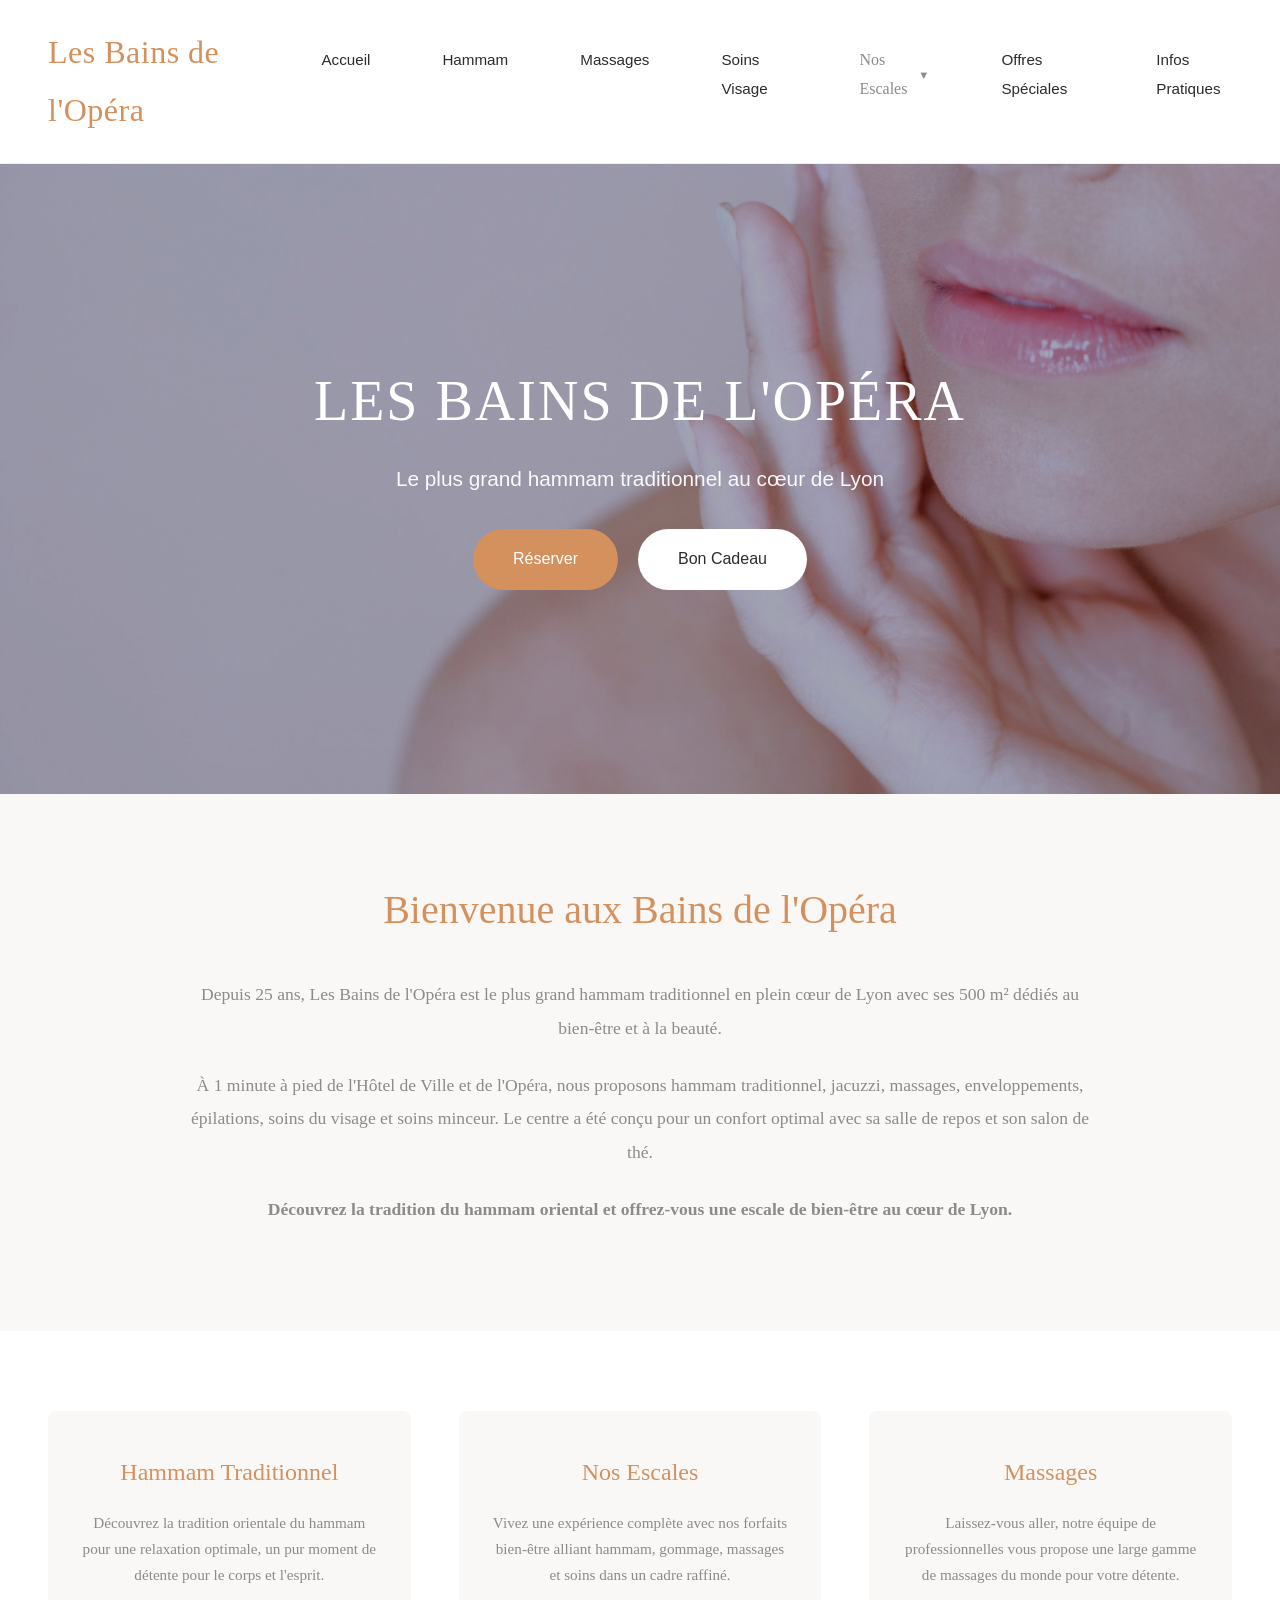
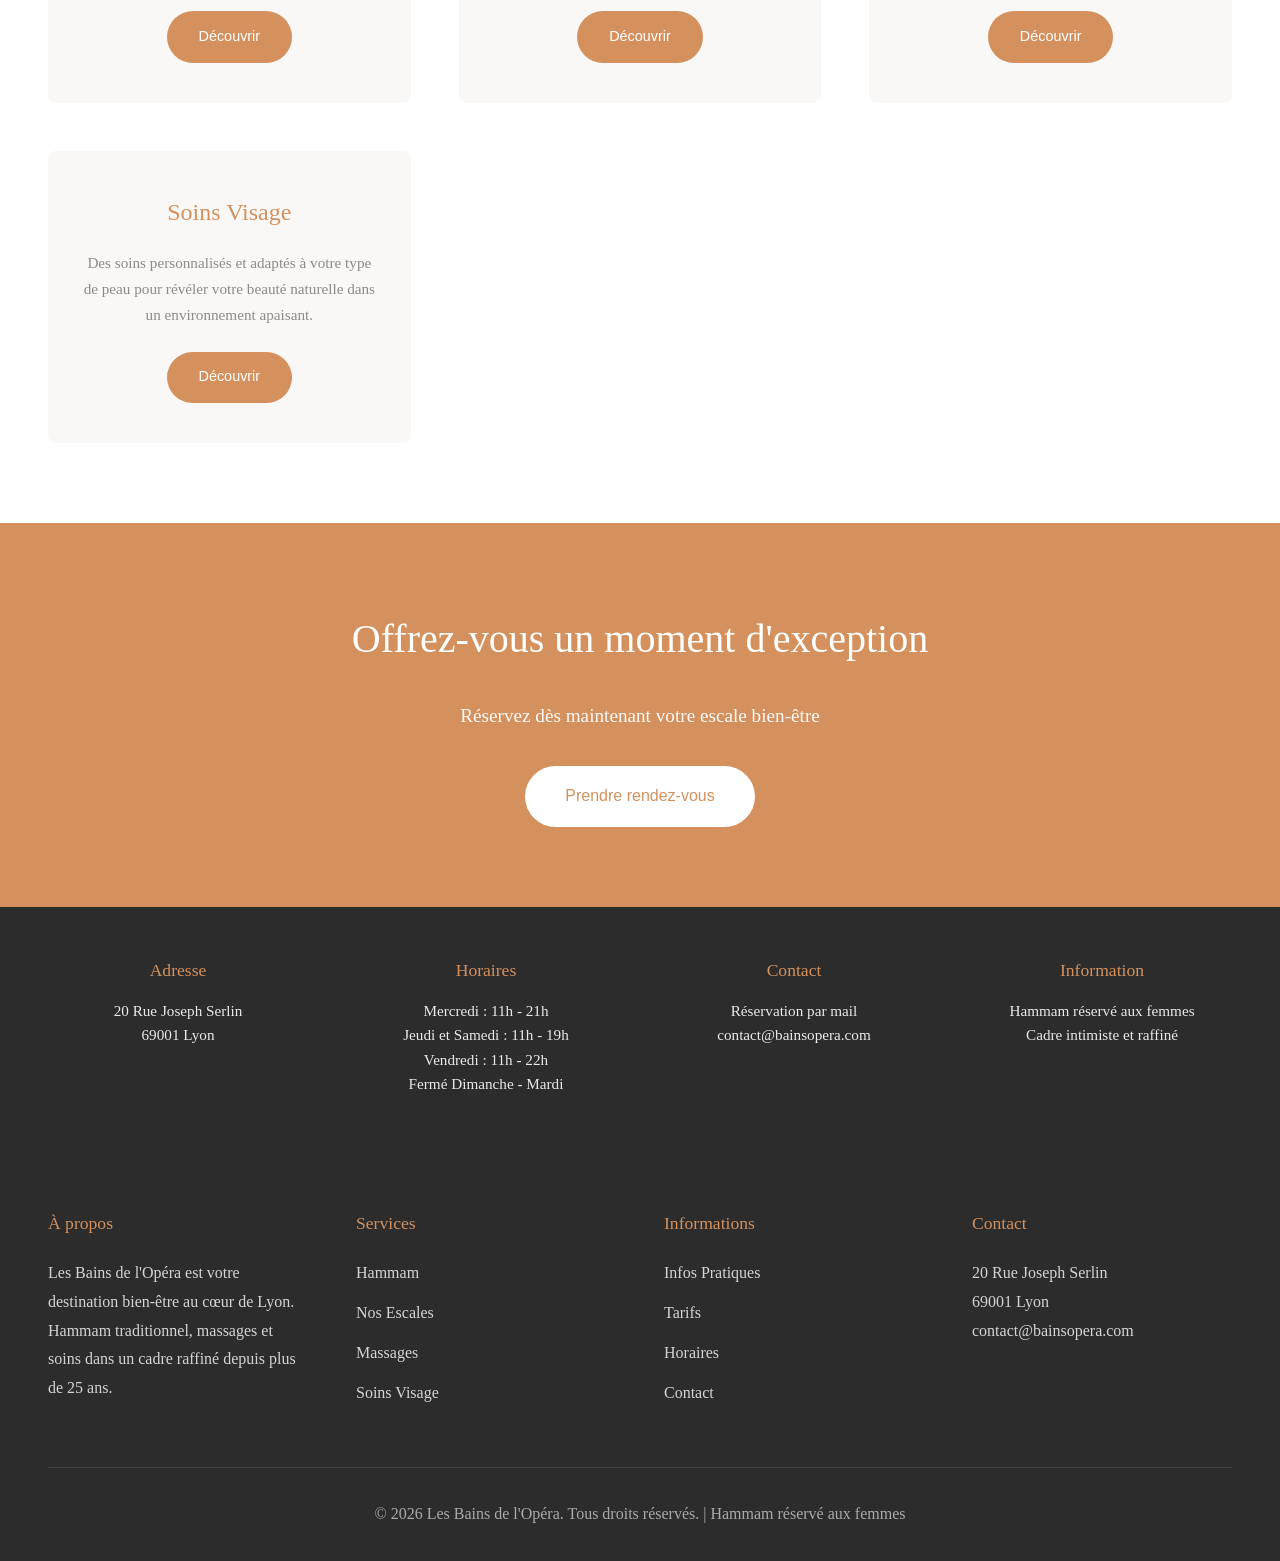
==== index.html @ e51246ec "Initial commit: Application Les Bains de l'Opéra - Frontend: Pages HTML/CSS pour réservations et inf" ====
<!DOCTYPE html>
<html lang="fr">
<head>
    <meta charset="UTF-8">
    <meta name="viewport" content="width=device-width, initial-scale=1.0">
    <title>Les Bains de l'Opéra | Hammam & Spa à Lyon</title>
    <meta name="description" content="Le plus grand hammam traditionnel au cœur de Lyon. Découvrez nos soins, massages et escales bien-être dans un cadre raffiné.">
    <link rel="stylesheet" href="styles.css">
    <style>
        /* Hero Section */
        .hero {
            position: relative;
            height: 70vh;
            min-height: 500px;
            background: linear-gradient(rgba(0, 0, 0, 0.3), rgba(0, 0, 0, 0.3)),
                        url('images/hero.jpg') center/cover no-repeat;
            display: flex;
            align-items: center;
            justify-content: center;
            text-align: center;
            color: var(--white);
        }

        .hero-content {
            max-width: 800px;
            padding: 2rem;
        }

        .hero h1 {
            font-size: 3.5rem;
            font-weight: 300;
            margin-bottom: 1.5rem;
            line-height: 1.2;
            letter-spacing: 2px;
        }

        .hero p {
            font-size: 1.3rem;
            margin-bottom: 2rem;
            font-weight: 300;
            opacity: 0.95;
        }

        .hero .btn {
            margin: 0 0.5rem;
        }

        /* Introduction Section */
        .intro-section {
            background: var(--beige);
            padding: 5rem 3rem;
        }

        .intro-content {
            max-width: 900px;
            margin: 0 auto;
            text-align: center;
        }

        .intro-content h2 {
            font-size: 2.5rem;
            color: var(--primary);
            margin-bottom: 2rem;
            font-weight: 300;
        }

        .intro-content p {
            font-size: 1.1rem;
            line-height: 1.9;
            color: var(--grey);
            margin-bottom: 1.5rem;
        }

        /* Services Grid */
        .services-section {
            padding: 5rem 3rem;
            background: var(--white);
        }

        .services-grid {
            max-width: 1200px;
            margin: 0 auto;
            display: grid;
            grid-template-columns: repeat(auto-fit, minmax(280px, 1fr));
            gap: 3rem;
        }

        .service-card {
            text-align: center;
            padding: 2.5rem 2rem;
            background: var(--beige);
            border-radius: 8px;
            transition: transform 0.3s ease, box-shadow 0.3s ease;
        }

        .service-card:hover {
            transform: translateY(-5px);
            box-shadow: 0 8px 20px rgba(0,0,0,0.1);
        }

        .service-card h3 {
            font-size: 1.5rem;
            color: var(--primary);
            margin-bottom: 1rem;
            font-weight: 400;
        }

        .service-card p {
            font-size: 0.95rem;
            line-height: 1.7;
            color: var(--grey);
            margin-bottom: 1.5rem;
        }

        .service-card .btn {
            font-size: 0.9rem;
            padding: 0.8rem 2rem;
        }

        /* CTA Section */
        .cta-section {
            background: var(--primary);
            color: var(--white);
            padding: 5rem 3rem;
            text-align: center;
        }

        .cta-section h2 {
            font-size: 2.5rem;
            margin-bottom: 1.5rem;
            font-weight: 300;
        }

        .cta-section p {
            font-size: 1.2rem;
            margin-bottom: 2rem;
            opacity: 0.95;
        }

        .cta-section .btn-secondary {
            background: var(--white);
            color: var(--primary);
        }

        .cta-section .btn-secondary:hover {
            background: var(--beige);
        }

        /* Info Bar */
        .info-bar {
            background: var(--dark);
            color: var(--white);
            padding: 3rem;
            text-align: center;
        }

        .info-bar-content {
            max-width: 1200px;
            margin: 0 auto;
            display: grid;
            grid-template-columns: repeat(auto-fit, minmax(250px, 1fr));
            gap: 3rem;
        }

        .info-item h4 {
            color: var(--primary);
            font-size: 1.1rem;
            margin-bottom: 0.8rem;
            font-weight: 500;
        }

        .info-item p {
            font-size: 0.95rem;
            opacity: 0.9;
            line-height: 1.6;
        }

        /* Responsive */
        @media (max-width: 768px) {
            .hero h1 {
                font-size: 2.2rem;
            }

            .hero p {
                font-size: 1rem;
            }

            .intro-content h2 {
                font-size: 1.8rem;
            }

            .services-grid {
                grid-template-columns: 1fr;
            }
        }
    </style>
</head>
<body>
    <header>
        <nav>
            <a href="index.html" class="logo">Les Bains de l'Opéra</a>
            <ul class="nav-links">
                <li><a href="index.html">Accueil</a></li>
                <li><a href="hammam.html">Hammam</a></li>
                <li><a href="massages.html">Massages</a></li>
                <li><a href="soins.html">Soins Visage</a></li>
                <li class="dropdown">
                    <span class="dropdown-toggle">Nos Escales</span>
                    <div class="dropdown-menu">
                        <a href="nos-escales.html">Nos Escales</a>
                        <a href="escales-spa.html">Nos Escales avec SPA</a>
                        <a href="escales-enveloppement.html">Nos Escales avec Enveloppement</a>
                    </div>
                </li>
                <li><a href="tarifs.html">Offres Spéciales</a></li>
                <li><a href="infos.html">Infos Pratiques</a></li>
            </ul>
        </nav>
    </header>

    <section class="hero">
        <div class="hero-content">
            <h1>LES BAINS DE L'OPÉRA</h1>
            <p>Le plus grand hammam traditionnel au cœur de Lyon</p>
            <a href="reservation.html" class="btn">Réserver</a>
            <a href="infos.html" class="btn btn-secondary">Bon Cadeau</a>
        </div>
    </section>

    <section class="intro-section">
        <div class="intro-content">
            <h2>Bienvenue aux Bains de l'Opéra</h2>
            <p>Depuis 25 ans, Les Bains de l'Opéra est le plus grand hammam traditionnel en plein cœur de Lyon avec ses 500 m² dédiés au bien-être et à la beauté.</p>
            <p>À 1 minute à pied de l'Hôtel de Ville et de l'Opéra, nous proposons hammam traditionnel, jacuzzi, massages, enveloppements, épilations, soins du visage et soins minceur. Le centre a été conçu pour un confort optimal avec sa salle de repos et son salon de thé.</p>
            <p><strong>Découvrez la tradition du hammam oriental et offrez-vous une escale de bien-être au cœur de Lyon.</strong></p>
        </div>
    </section>

    <section class="services-section">
        <div class="services-grid">
            <div class="service-card">
                <h3>Hammam Traditionnel</h3>
                <p>Découvrez la tradition orientale du hammam pour une relaxation optimale, un pur moment de détente pour le corps et l'esprit.</p>
                <a href="hammam.html" class="btn">Découvrir</a>
            </div>

            <div class="service-card">
                <h3>Nos Escales</h3>
                <p>Vivez une expérience complète avec nos forfaits bien-être alliant hammam, gommage, massages et soins dans un cadre raffiné.</p>
                <a href="nos-escales.html" class="btn">Découvrir</a>
            </div>

            <div class="service-card">
                <h3>Massages</h3>
                <p>Laissez-vous aller, notre équipe de professionnelles vous propose une large gamme de massages du monde pour votre détente.</p>
                <a href="massages.html" class="btn">Découvrir</a>
            </div>

            <div class="service-card">
                <h3>Soins Visage</h3>
                <p>Des soins personnalisés et adaptés à votre type de peau pour révéler votre beauté naturelle dans un environnement apaisant.</p>
                <a href="soins.html" class="btn">Découvrir</a>
            </div>
        </div>
    </section>

    <section class="cta-section">
        <h2>Offrez-vous un moment d'exception</h2>
        <p>Réservez dès maintenant votre escale bien-être</p>
        <a href="reservation.html" class="btn btn-secondary">Prendre rendez-vous</a>
    </section>

    <section class="info-bar">
        <div class="info-bar-content">
            <div class="info-item">
                <h4>Adresse</h4>
                <p>20 Rue Joseph Serlin<br>69001 Lyon</p>
            </div>

            <div class="info-item">
                <h4>Horaires</h4>
                <p>Mercredi : 11h - 21h<br>
                Jeudi et Samedi : 11h - 19h<br>
                Vendredi : 11h - 22h<br>
                Fermé Dimanche - Mardi</p>
            </div>

            <div class="info-item">
                <h4>Contact</h4>
                <p>Réservation par mail<br>
                contact@bainsopera.com</p>
            </div>

            <div class="info-item">
                <h4>Information</h4>
                <p>Hammam réservé aux femmes<br>
                Cadre intimiste et raffiné</p>
            </div>
        </div>
    </section>

    <footer>
        <div class="footer-content">
            <div class="footer-section">
                <h3>À propos</h3>
                <p>Les Bains de l'Opéra est votre destination bien-être au cœur de Lyon. Hammam traditionnel, massages et soins dans un cadre raffiné depuis plus de 25 ans.</p>
            </div>

            <div class="footer-section">
                <h3>Services</h3>
                <a href="hammam.html">Hammam</a>
                <a href="nos-escales.html">Nos Escales</a>
                <a href="massages.html">Massages</a>
                <a href="soins.html">Soins Visage</a>
            </div>

            <div class="footer-section">
                <h3>Informations</h3>
                <a href="infos.html">Infos Pratiques</a>
                <a href="tarifs.html">Tarifs</a>
                <a href="infos.html">Horaires</a>
                <a href="infos.html">Contact</a>
            </div>

            <div class="footer-section">
                <h3>Contact</h3>
                <p>20 Rue Joseph Serlin<br>69001 Lyon</p>
                <p>contact@bainsopera.com</p>
            </div>
        </div>

        <div class="footer-bottom">
            <p>&copy; 2026 Les Bains de l'Opéra. Tous droits réservés. | Hammam réservé aux femmes</p>
        </div>
    </footer>
</body>
</html>
---- styles.css ----
/* Variables CSS - Palette douce et légère */
:root {
    --primary: #D4915E;
    --primary-light: #E8B896;
    --accent: #C67D4E;
    --dark: #2C2C2C;
    --grey: #8B8B8B;
    --light-grey: #F9F7F5;
    --white: #FFFFFF;
    --beige: #FAF8F6;
    --transition: all 0.3s ease;
}

/* Reset & Base */
* {
    margin: 0;
    padding: 0;
    box-sizing: border-box;
}

html {
    scroll-behavior: smooth;
}

body {
    font-family: 'Georgia', 'Times New Roman', serif;
    color: var(--dark);
    line-height: 1.8;
    font-size: 16px;
    background: var(--white);
}

img {
    max-width: 100%;
    height: auto;
    display: block;
}

a {
    text-decoration: none;
    color: inherit;
}

/* Header & Navigation - Style minimaliste */
header {
    background: var(--white);
    border-bottom: 1px solid #F0F0F0;
    position: sticky;
    top: 0;
    z-index: 1000;
}

nav {
    max-width: 1400px;
    margin: 0 auto;
    padding: 1.5rem 3rem;
    display: flex;
    justify-content: space-between;
    align-items: center;
}

.logo {
    font-size: 2rem;
    font-weight: 400;
    color: var(--primary);
    letter-spacing: 0.5px;
    font-family: 'Georgia', serif;
}

.nav-links {
    display: flex;
    list-style: none;
    gap: 3rem;
}

.nav-links > li {
    position: relative;
}

.nav-links > li::before {
    display: none;
}

.nav-links a {
    color: var(--dark);
    font-weight: 400;
    font-size: 0.95rem;
    transition: var(--transition);
    font-family: 'Helvetica Neue', Arial, sans-serif;
}

.nav-links a:hover {
    color: var(--primary);
}

/* Dropdown menu */
.dropdown {
    position: relative;
}

.dropdown-toggle {
    cursor: pointer;
    display: flex;
    align-items: center;
    gap: 0.3rem;
}

.dropdown-toggle::after {
    content: '▼';
    font-size: 0.7rem;
    transition: transform 0.3s ease;
}

.dropdown:hover .dropdown-toggle::after {
    transform: rotate(180deg);
}

.dropdown-menu {
    position: absolute;
    top: 100%;
    left: 0;
    background: var(--white);
    min-width: 280px;
    box-shadow: 0 4px 12px rgba(0,0,0,0.15);
    opacity: 0;
    visibility: hidden;
    transform: translateY(-10px);
    transition: all 0.3s ease;
    border-radius: 0 0 4px 4px;
    padding: 0.5rem 0;
    margin-top: 1.5rem;
}

.dropdown:hover .dropdown-menu {
    opacity: 1;
    visibility: visible;
    transform: translateY(0);
}

.dropdown-menu a {
    display: block;
    padding: 0.8rem 1.5rem;
    color: var(--dark);
    transition: background 0.2s ease;
    font-size: 0.9rem;
}

.dropdown-menu a:hover {
    background: var(--beige);
    color: var(--primary);
}

/* Hero Section - Plus léger */
.hero {
    position: relative;
    height: 75vh;
    min-height: 600px;
    background: linear-gradient(rgba(0, 0, 0, 0.2), rgba(0, 0, 0, 0.2)),
                url('images/hero.jpg') center/cover no-repeat;
    display: flex;
    align-items: center;
    justify-content: center;
    text-align: center;
    color: var(--white);
}

.hero-content {
    max-width: 900px;
    padding: 2rem;
}

.hero h1 {
    font-size: 4rem;
    font-weight: 400;
    margin-bottom: 1.5rem;
    line-height: 1.2;
    font-family: 'Georgia', serif;
    letter-spacing: 1px;
}

.hero p {
    font-size: 1.2rem;
    margin-bottom: 2.5rem;
    font-weight: 300;
    opacity: 0.95;
    font-family: 'Helvetica Neue', Arial, sans-serif;
}

/* Buttons - Style doux et arrondi */
.btn {
    display: inline-block;
    padding: 1rem 2.5rem;
    background: var(--primary);
    color: var(--white);
    font-weight: 400;
    border-radius: 50px;
    transition: var(--transition);
    border: none;
    cursor: pointer;
    font-size: 1rem;
    font-family: 'Helvetica Neue', Arial, sans-serif;
}

.btn:hover {
    background: var(--accent);
    transform: translateY(-1px);
}

.btn-secondary {
    background: var(--white);
    color: var(--dark);
}

.btn-secondary:hover {
    background: var(--beige);
}

/* Container - Plus d'espace */
.container {
    max-width: 1200px;
    margin: 0 auto;
    padding: 5rem 3rem;
}

/* Section Titles - Typographie élégante */
.section-title {
    text-align: center;
    margin-bottom: 4rem;
}

.section-title h2 {
    font-size: 2.8rem;
    color: var(--primary);
    margin-bottom: 1rem;
    font-weight: 400;
    font-family: 'Georgia', serif;
    letter-spacing: 0.5px;
}

.section-title p {
    font-size: 1.1rem;
    color: var(--grey);
    max-width: 700px;
    margin: 0 auto;
    font-weight: 300;
}

/* Grid Layouts */
.grid {
    display: grid;
    grid-template-columns: repeat(auto-fit, minmax(320px, 1fr));
    gap: 2.5rem;
}

.grid-2 {
    grid-template-columns: repeat(auto-fit, minmax(450px, 1fr));
    gap: 3rem;
}

/* Cards - Design minimaliste sans ombres lourdes */
.card {
    background: var(--white);
    border-radius: 8px;
    overflow: hidden;
    transition: var(--transition);
    border: 1px solid #F0F0F0;
}

.card:hover {
    transform: translateY(-5px);
    border-color: var(--primary-light);
}

.card-img {
    width: 100%;
    height: 280px;
    object-fit: cover;
}

.card-content {
    padding: 2.5rem;
}

.card-content h3 {
    color: var(--primary);
    font-size: 1.6rem;
    margin-bottom: 1rem;
    font-weight: 400;
    font-family: 'Georgia', serif;
}

.card-content p {
    color: var(--grey);
    line-height: 1.8;
    font-weight: 300;
}

/* Service Card - Simple et aéré */
.service-card {
    padding: 2rem 0;
}

.service-card h3 {
    color: var(--dark);
    font-size: 1.3rem;
    margin-bottom: 0.8rem;
    font-weight: 500;
}

.service-card p {
    color: var(--grey);
    font-weight: 300;
}

/* Price List - Style épuré */
.price-list {
    background: var(--beige);
    border-radius: 8px;
    padding: 2.5rem;
}

.price-item {
    display: flex;
    justify-content: space-between;
    align-items: center;
    padding: 1.8rem 0;
    border-bottom: 1px solid rgba(0,0,0,0.05);
}

.price-item:last-child {
    border-bottom: none;
}

.price-item h4 {
    color: var(--dark);
    font-size: 1.2rem;
    margin-bottom: 0.4rem;
    font-weight: 500;
}

.price-item p {
    color: var(--grey);
    font-size: 0.95rem;
    font-weight: 300;
}

.price {
    font-size: 1.5rem;
    font-weight: 500;
    color: var(--primary);
    white-space: nowrap;
    margin-left: 2rem;
}

/* Features Section - Fond très léger */
.features {
    background: var(--beige);
    padding: 5rem 0;
}

.feature-box {
    text-align: center;
    padding: 2rem;
}

.feature-icon {
    width: 70px;
    height: 70px;
    background: transparent;
    color: var(--primary);
    border: 2px solid var(--primary);
    border-radius: 50%;
    display: flex;
    align-items: center;
    justify-content: center;
    font-size: 1.8rem;
    margin: 0 auto 1.5rem;
}

.feature-box h3 {
    color: var(--dark);
    margin-bottom: 0.8rem;
    font-weight: 500;
    font-size: 1.2rem;
}

.feature-box p {
    color: var(--grey);
    font-weight: 300;
}

/* Info Section - Style doux */
.info-section {
    background: var(--primary);
    color: var(--white);
    padding: 4rem 0;
}

.info-grid {
    display: grid;
    grid-template-columns: repeat(auto-fit, minmax(250px, 1fr));
    gap: 3rem;
}

.info-box {
    text-align: center;
}

.info-box h3 {
    color: var(--white);
    margin-bottom: 0.8rem;
    font-weight: 500;
    font-size: 1.2rem;
}

.info-box p {
    font-weight: 300;
}

/* Page Header - Plus léger */
.page-header {
    background: var(--beige);
    color: var(--dark);
    padding: 5rem 3rem;
    text-align: center;
}

.page-header h1 {
    font-size: 3.5rem;
    margin-bottom: 1rem;
    font-weight: 400;
    color: var(--primary);
    font-family: 'Georgia', serif;
}

.page-header p {
    font-size: 1.2rem;
    color: var(--grey);
    font-weight: 300;
}

/* Content Sections */
.content-section {
    margin-bottom: 4rem;
}

.content-section h2 {
    color: var(--primary);
    font-size: 2.2rem;
    margin-bottom: 1.5rem;
    font-weight: 400;
    font-family: 'Georgia', serif;
}

.content-section h3 {
    color: var(--dark);
    font-size: 1.5rem;
    margin-bottom: 1rem;
    font-weight: 500;
}

.content-section p {
    color: var(--grey);
    line-height: 1.9;
    margin-bottom: 1rem;
    font-weight: 300;
}

/* Footer - Minimaliste */
footer {
    background: var(--dark);
    color: var(--white);
    padding: 4rem 3rem 2rem;
}

.footer-content {
    max-width: 1200px;
    margin: 0 auto;
    display: grid;
    grid-template-columns: repeat(auto-fit, minmax(250px, 1fr));
    gap: 3rem;
    margin-bottom: 3rem;
}

.footer-section h3 {
    color: var(--primary);
    margin-bottom: 1.2rem;
    font-weight: 500;
    font-size: 1.1rem;
}

.footer-section p {
    font-weight: 300;
    opacity: 0.8;
}

.footer-section a {
    display: block;
    color: rgba(255,255,255,0.8);
    margin-bottom: 0.7rem;
    transition: var(--transition);
    font-weight: 300;
}

.footer-section a:hover {
    color: var(--primary);
}

.footer-bottom {
    text-align: center;
    padding-top: 2rem;
    border-top: 1px solid rgba(255,255,255,0.1);
    color: rgba(255,255,255,0.6);
    font-weight: 300;
}

/* Responsive */
@media (max-width: 768px) {
    .hero h1 {
        font-size: 2.5rem;
    }

    .hero p {
        font-size: 1rem;
    }

    nav {
        flex-direction: column;
        gap: 1.5rem;
        padding: 1.5rem 2rem;
    }

    .nav-links {
        gap: 1.5rem;
        flex-wrap: wrap;
        justify-content: center;
    }

    .container {
        padding: 3rem 2rem;
    }

    .grid, .grid-2 {
        grid-template-columns: 1fr;
    }

    .section-title h2 {
        font-size: 2rem;
    }

    .page-header h1 {
        font-size: 2.2rem;
    }

    .logo {
        font-size: 1.6rem;
    }
}

/* Utilities */
.text-center {
    text-align: center;
}

.mt-1 { margin-top: 1rem; }
.mt-2 { margin-top: 2rem; }
.mt-3 { margin-top: 3rem; }
.mb-1 { margin-bottom: 1rem; }
.mb-2 { margin-bottom: 2rem; }
.mb-3 { margin-bottom: 3rem; }

/* Listes à puces pour le contenu */
ul {
    list-style: none;
    padding-left: 0;
}

li {
    position: relative;
    padding-left: 1.5rem;
    margin-bottom: 0.8rem;
    color: var(--grey);
    font-weight: 300;
}

li::before {
    content: "•";
    position: absolute;
    left: 0;
    color: var(--primary);
    font-weight: bold;
}
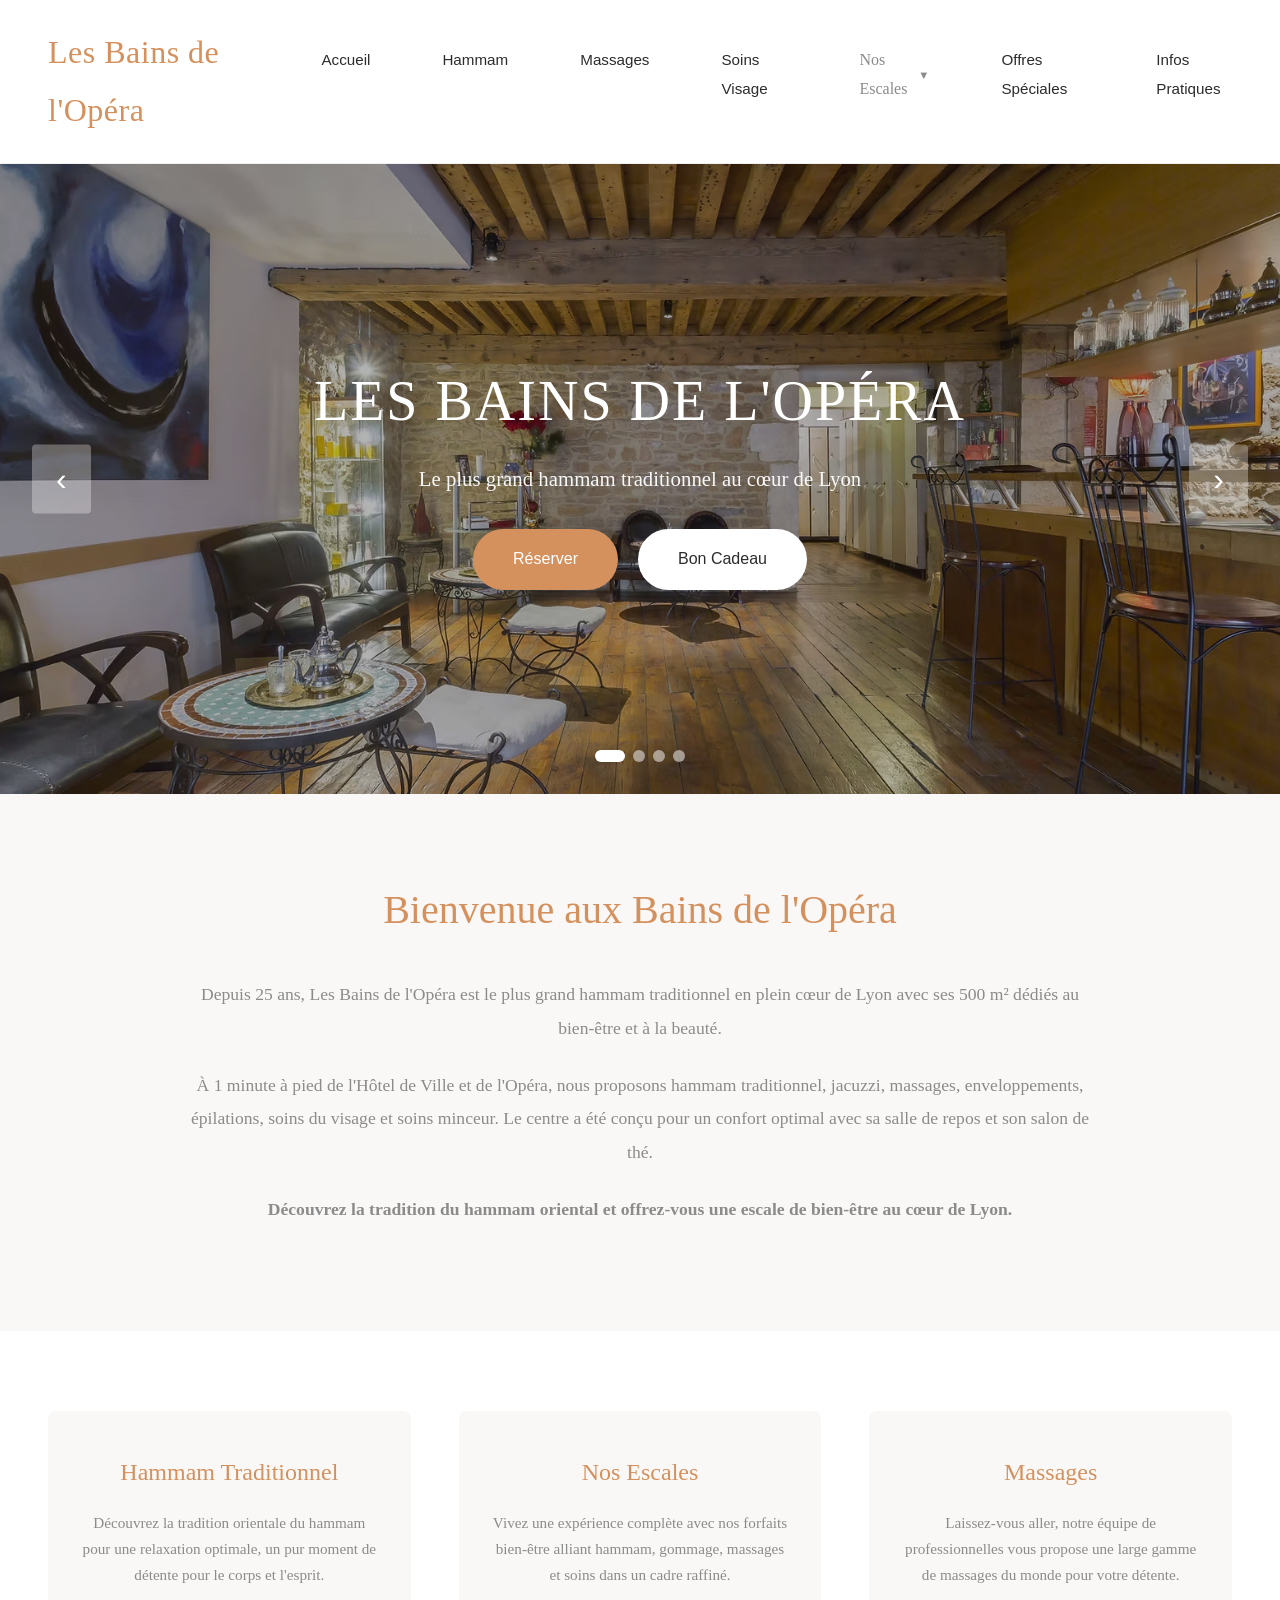
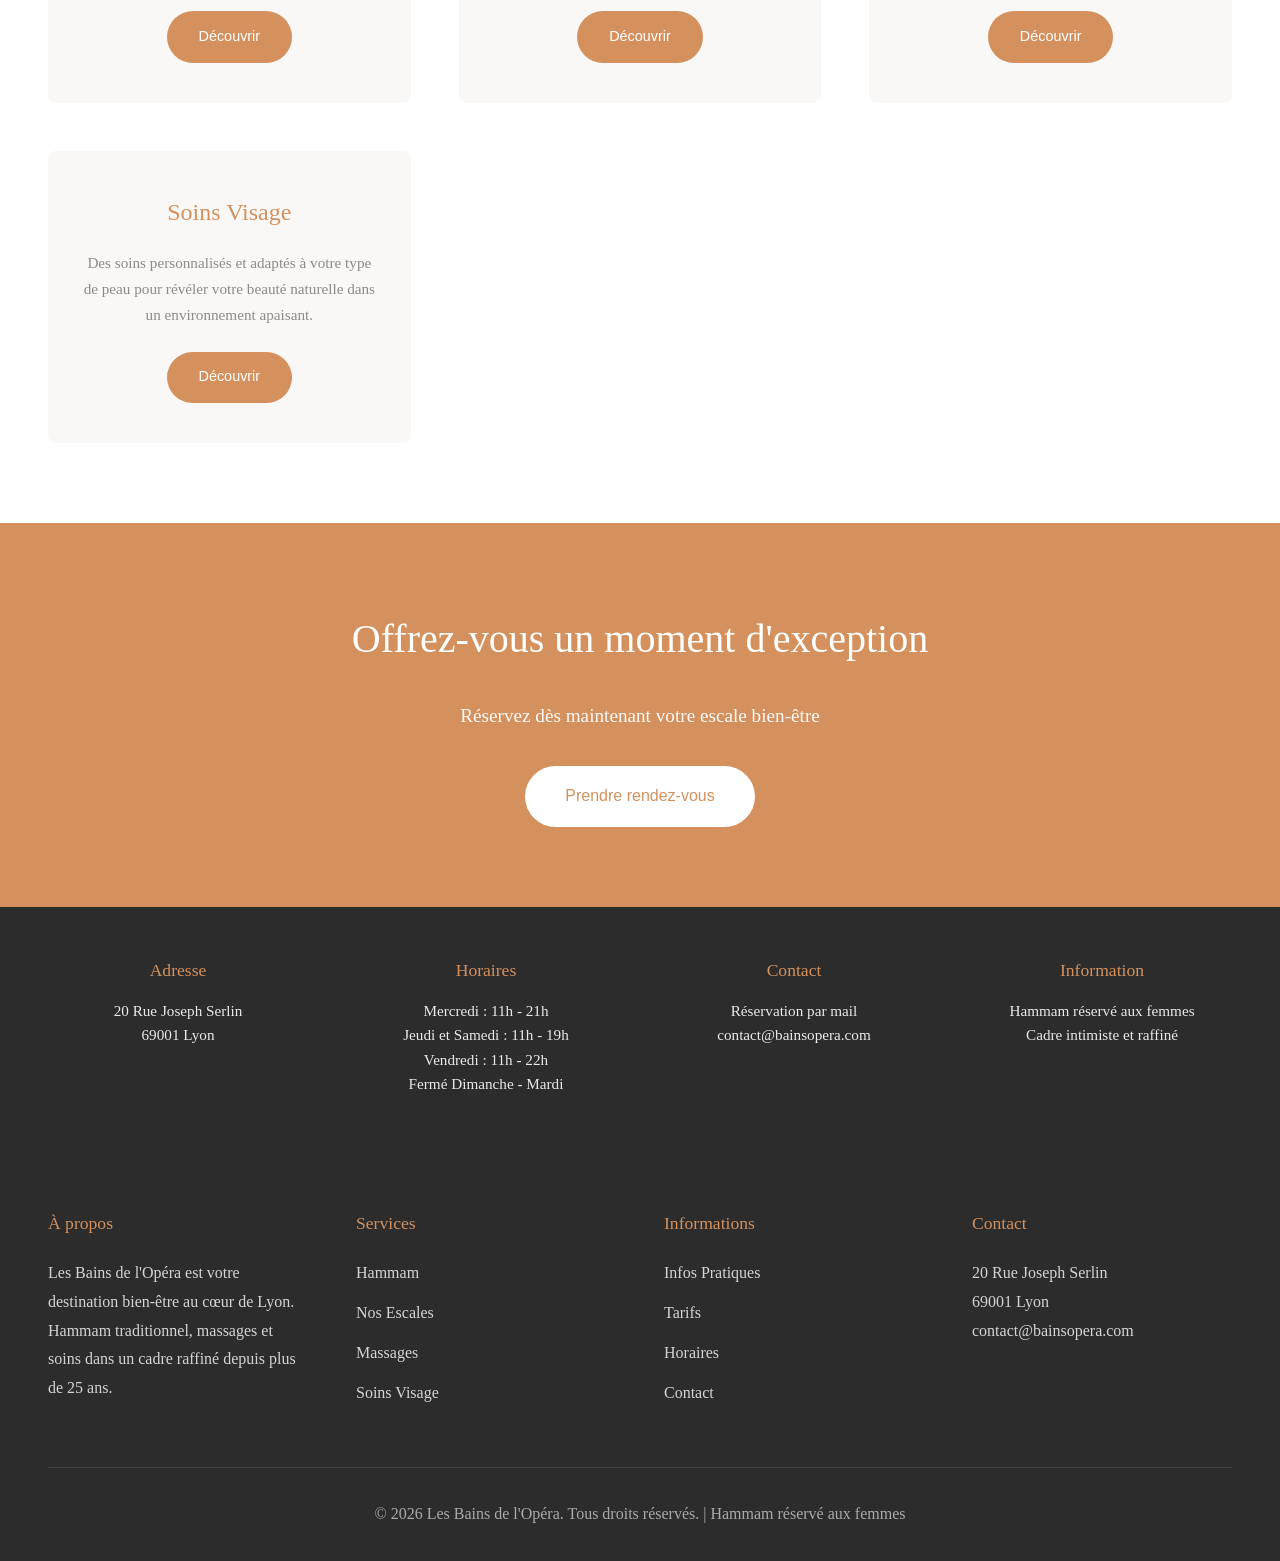
==== commit 318c3be0: "Add image carousel to homepage - Replace static hero with dynamic carousel - Use .avif images for be" ====
--- a/index.html
+++ b/index.html
@@ -7,26 +7,51 @@
     <meta name="description" content="Le plus grand hammam traditionnel au cœur de Lyon. Découvrez nos soins, massages et escales bien-être dans un cadre raffiné.">
     <link rel="stylesheet" href="styles.css">
     <style>
-        /* Hero Section */
-        .hero {
+        /* Carousel Section */
+        .carousel-container {
             position: relative;
             height: 70vh;
             min-height: 500px;
-            background: linear-gradient(rgba(0, 0, 0, 0.3), rgba(0, 0, 0, 0.3)),
-                        url('images/hero.jpg') center/cover no-repeat;
+            overflow: hidden;
+        }
+
+        .carousel-slide {
+            position: absolute;
+            width: 100%;
+            height: 100%;
+            opacity: 0;
+            transition: opacity 1s ease-in-out;
+            background-size: cover;
+            background-position: center;
             display: flex;
             align-items: center;
             justify-content: center;
+        }
+
+        .carousel-slide.active {
+            opacity: 1;
+        }
+
+        .carousel-slide::before {
+            content: '';
+            position: absolute;
+            top: 0;
+            left: 0;
+            width: 100%;
+            height: 100%;
+            background: linear-gradient(rgba(0, 0, 0, 0.3), rgba(0, 0, 0, 0.3));
+        }
+
+        .hero-content {
+            position: relative;
+            z-index: 2;
+            max-width: 800px;
+            padding: 2rem;
             text-align: center;
             color: var(--white);
         }
 
-        .hero-content {
-            max-width: 800px;
-            padding: 2rem;
-        }
-
-        .hero h1 {
+        .hero-content h1 {
             font-size: 3.5rem;
             font-weight: 300;
             margin-bottom: 1.5rem;
@@ -34,15 +59,93 @@
             letter-spacing: 2px;
         }
 
-        .hero p {
+        .hero-content p {
             font-size: 1.3rem;
             margin-bottom: 2rem;
             font-weight: 300;
             opacity: 0.95;
         }
 
-        .hero .btn {
+        .hero-content .btn {
             margin: 0 0.5rem;
+        }
+
+        /* Carousel Controls */
+        .carousel-btn {
+            position: absolute;
+            top: 50%;
+            transform: translateY(-50%);
+            background: rgba(255, 255, 255, 0.3);
+            color: white;
+            border: none;
+            font-size: 2rem;
+            padding: 1rem 1.5rem;
+            cursor: pointer;
+            z-index: 10;
+            transition: background 0.3s;
+            border-radius: 4px;
+        }
+
+        .carousel-btn:hover {
+            background: rgba(255, 255, 255, 0.5);
+        }
+
+        .carousel-btn.prev {
+            left: 2rem;
+        }
+
+        .carousel-btn.next {
+            right: 2rem;
+        }
+
+        /* Carousel Indicators */
+        .carousel-indicators {
+            position: absolute;
+            bottom: 2rem;
+            left: 50%;
+            transform: translateX(-50%);
+            display: flex;
+            gap: 0.5rem;
+            z-index: 10;
+        }
+
+        .indicator {
+            width: 12px;
+            height: 12px;
+            border-radius: 50%;
+            background: rgba(255, 255, 255, 0.5);
+            border: none;
+            cursor: pointer;
+            transition: background 0.3s;
+        }
+
+        .indicator.active {
+            background: white;
+            width: 30px;
+            border-radius: 6px;
+        }
+
+        @media (max-width: 768px) {
+            .carousel-btn {
+                font-size: 1.5rem;
+                padding: 0.7rem 1rem;
+            }
+
+            .carousel-btn.prev {
+                left: 1rem;
+            }
+
+            .carousel-btn.next {
+                right: 1rem;
+            }
+
+            .hero-content h1 {
+                font-size: 2.5rem;
+            }
+
+            .hero-content p {
+                font-size: 1.1rem;
+            }
         }
 
         /* Introduction Section */
@@ -218,14 +321,126 @@
         </nav>
     </header>
 
-    <section class="hero">
-        <div class="hero-content">
-            <h1>LES BAINS DE L'OPÉRA</h1>
-            <p>Le plus grand hammam traditionnel au cœur de Lyon</p>
-            <a href="reservation.html" class="btn">Réserver</a>
-            <a href="infos.html" class="btn btn-secondary">Bon Cadeau</a>
+    <section class="carousel-container">
+        <div class="carousel-slide active" style="background-image: url('images/accueil.avif');">
+            <div class="hero-content">
+                <h1>LES BAINS DE L'OPÉRA</h1>
+                <p>Le plus grand hammam traditionnel au cœur de Lyon</p>
+                <a href="reservation.html" class="btn">Réserver</a>
+                <a href="infos.html" class="btn btn-secondary">Bon Cadeau</a>
+            </div>
+        </div>
+        <div class="carousel-slide" style="background-image: url('images/massage2.avif');">
+            <div class="hero-content">
+                <h1>MASSAGES & SOINS</h1>
+                <p>Découvrez nos rituels de bien-être</p>
+                <a href="massages.html" class="btn">Nos Massages</a>
+            </div>
+        </div>
+        <div class="carousel-slide" style="background-image: url('images/lavabo2.avif');">
+            <div class="hero-content">
+                <h1>UN LIEU D'EXCEPTION</h1>
+                <p>Au cœur du premier arrondissement de Lyon</p>
+                <a href="infos.html" class="btn">En savoir plus</a>
+            </div>
+        </div>
+        <div class="carousel-slide" style="background-image: url('images/lavabo.avif');">
+            <div class="hero-content">
+                <h1>HAMMAM TRADITIONNEL</h1>
+                <p>Réservé aux femmes - Un espace de détente unique</p>
+                <a href="hammam.html" class="btn">Découvrir</a>
+            </div>
+        </div>
+
+        <button class="carousel-btn prev" onclick="changeSlide(-1)">‹</button>
+        <button class="carousel-btn next" onclick="changeSlide(1)">›</button>
+
+        <div class="carousel-indicators">
+            <button class="indicator active" onclick="goToSlide(0)"></button>
+            <button class="indicator" onclick="goToSlide(1)"></button>
+            <button class="indicator" onclick="goToSlide(2)"></button>
+            <button class="indicator" onclick="goToSlide(3)"></button>
         </div>
     </section>
+
+    <script>
+        let currentSlide = 0;
+        const slides = document.querySelectorAll('.carousel-slide');
+        const indicators = document.querySelectorAll('.indicator');
+        let autoplayInterval;
+
+        function showSlide(index) {
+            slides.forEach(slide => slide.classList.remove('active'));
+            indicators.forEach(indicator => indicator.classList.remove('active'));
+
+            if (index >= slides.length) {
+                currentSlide = 0;
+            } else if (index < 0) {
+                currentSlide = slides.length - 1;
+            } else {
+                currentSlide = index;
+            }
+
+            slides[currentSlide].classList.add('active');
+            indicators[currentSlide].classList.add('active');
+        }
+
+        function changeSlide(direction) {
+            showSlide(currentSlide + direction);
+            resetAutoplay();
+        }
+
+        function goToSlide(index) {
+            showSlide(index);
+            resetAutoplay();
+        }
+
+        function autoplay() {
+            autoplayInterval = setInterval(() => {
+                changeSlide(1);
+            }, 5000);
+        }
+
+        function resetAutoplay() {
+            clearInterval(autoplayInterval);
+            autoplay();
+        }
+
+        // Démarrer l'autoplay au chargement
+        autoplay();
+
+        // Pause sur hover
+        const carouselContainer = document.querySelector('.carousel-container');
+        carouselContainer.addEventListener('mouseenter', () => {
+            clearInterval(autoplayInterval);
+        });
+
+        carouselContainer.addEventListener('mouseleave', () => {
+            autoplay();
+        });
+
+        // Support tactile pour mobile
+        let touchStartX = 0;
+        let touchEndX = 0;
+
+        carouselContainer.addEventListener('touchstart', e => {
+            touchStartX = e.changedTouches[0].screenX;
+        });
+
+        carouselContainer.addEventListener('touchend', e => {
+            touchEndX = e.changedTouches[0].screenX;
+            handleSwipe();
+        });
+
+        function handleSwipe() {
+            if (touchEndX < touchStartX - 50) {
+                changeSlide(1);
+            }
+            if (touchEndX > touchStartX + 50) {
+                changeSlide(-1);
+            }
+        }
+    </script>
 
     <section class="intro-section">
         <div class="intro-content">
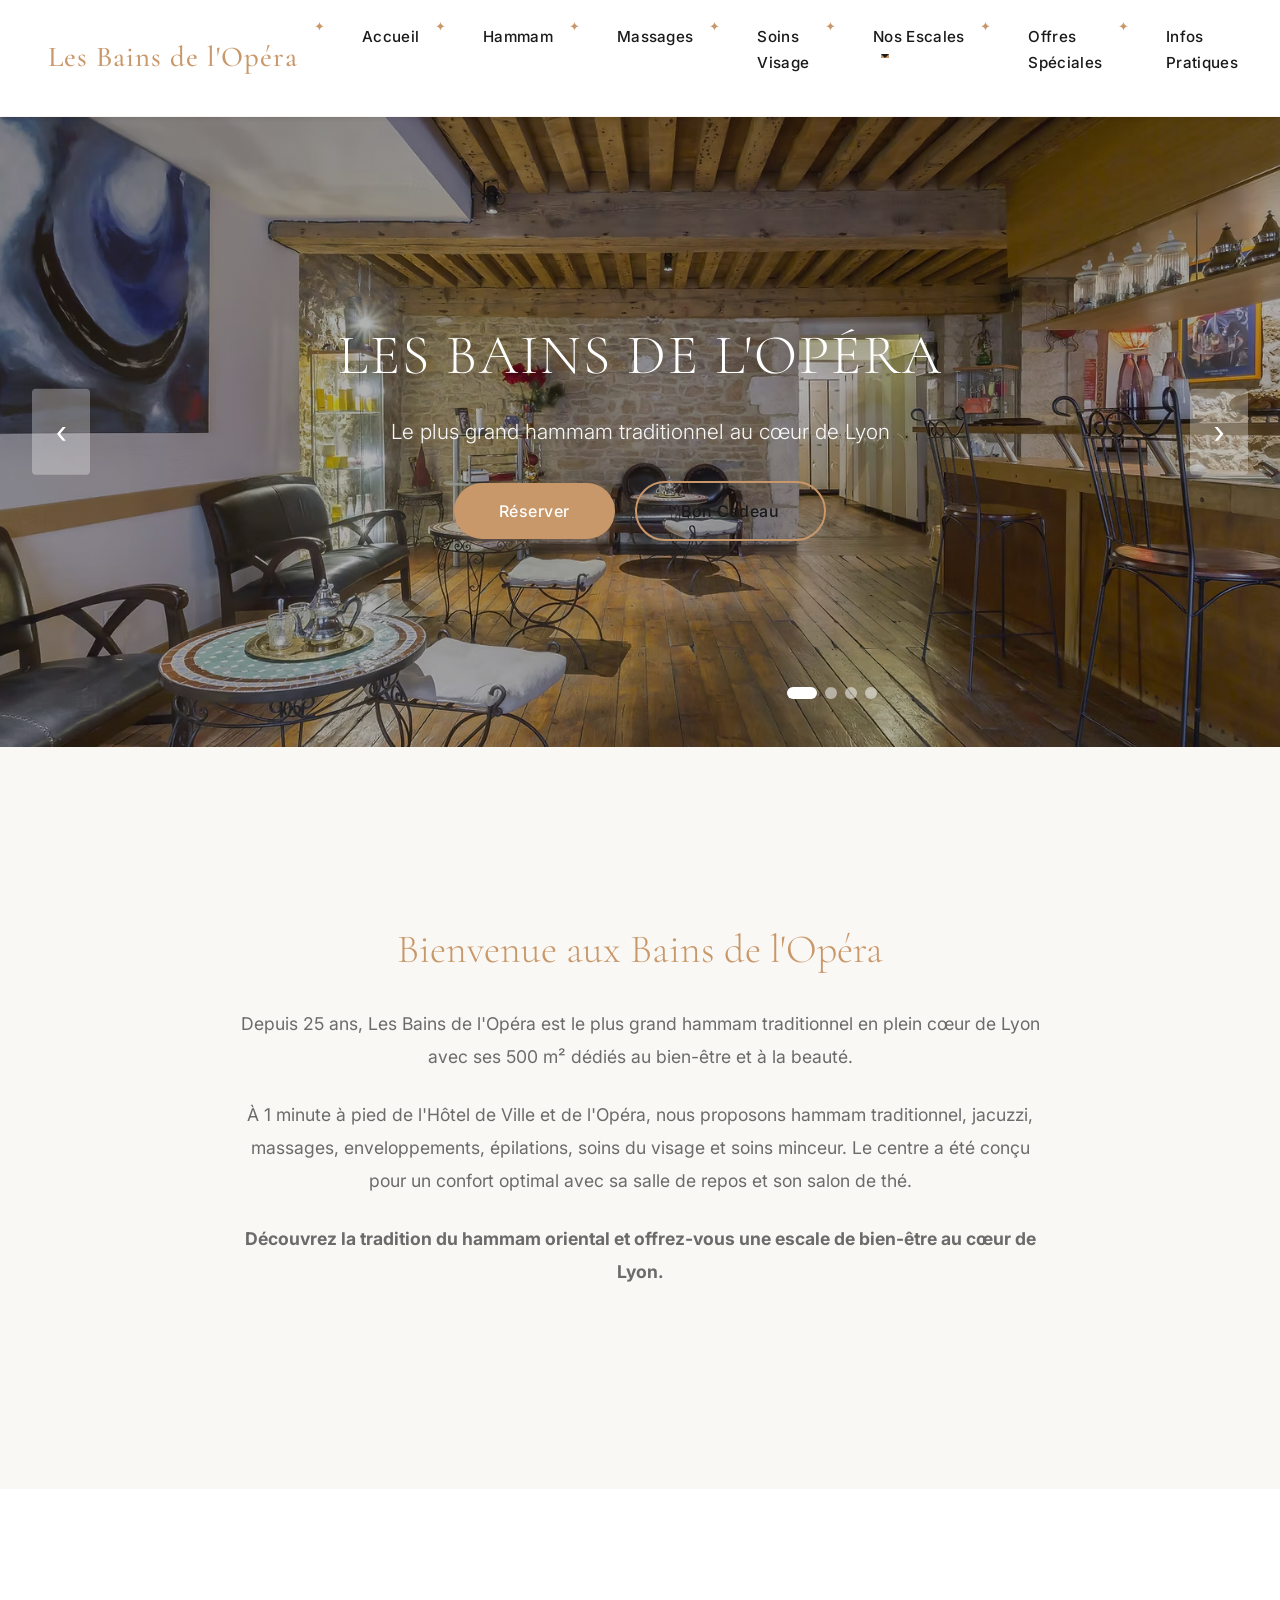
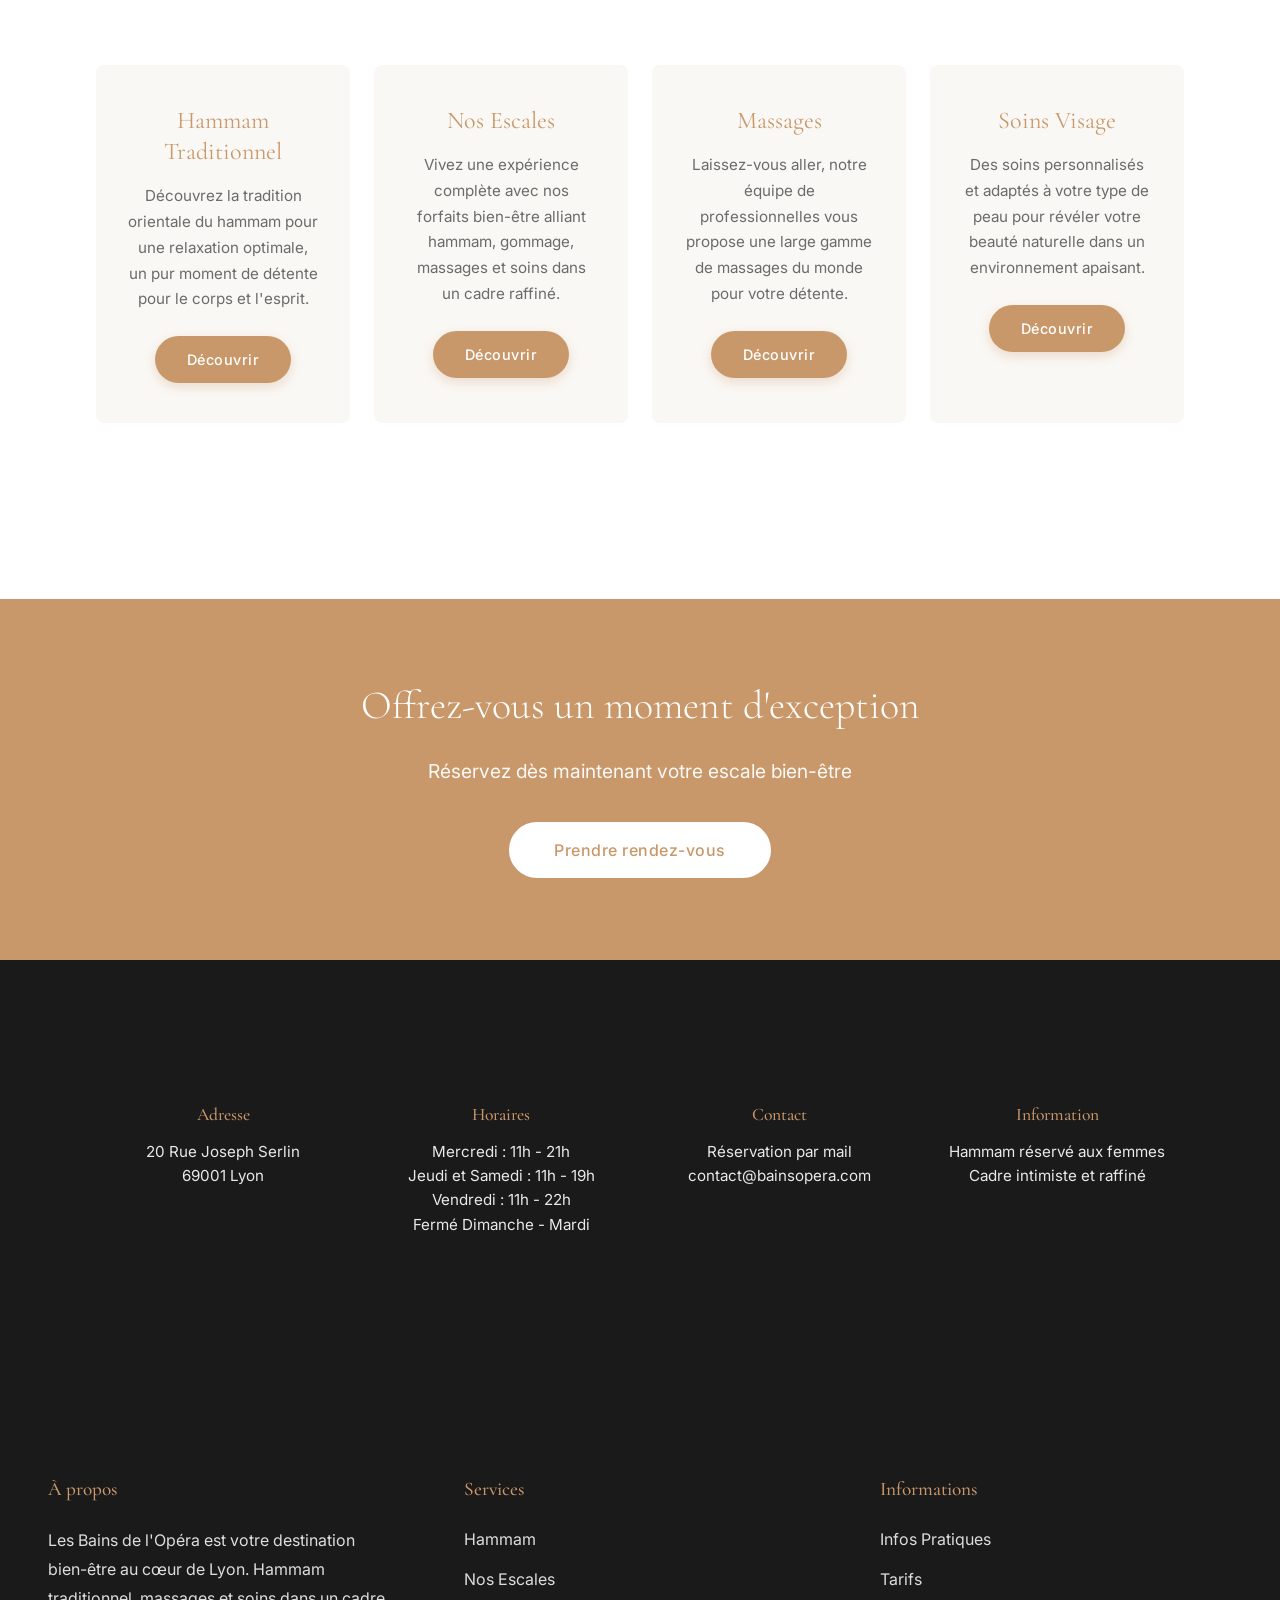
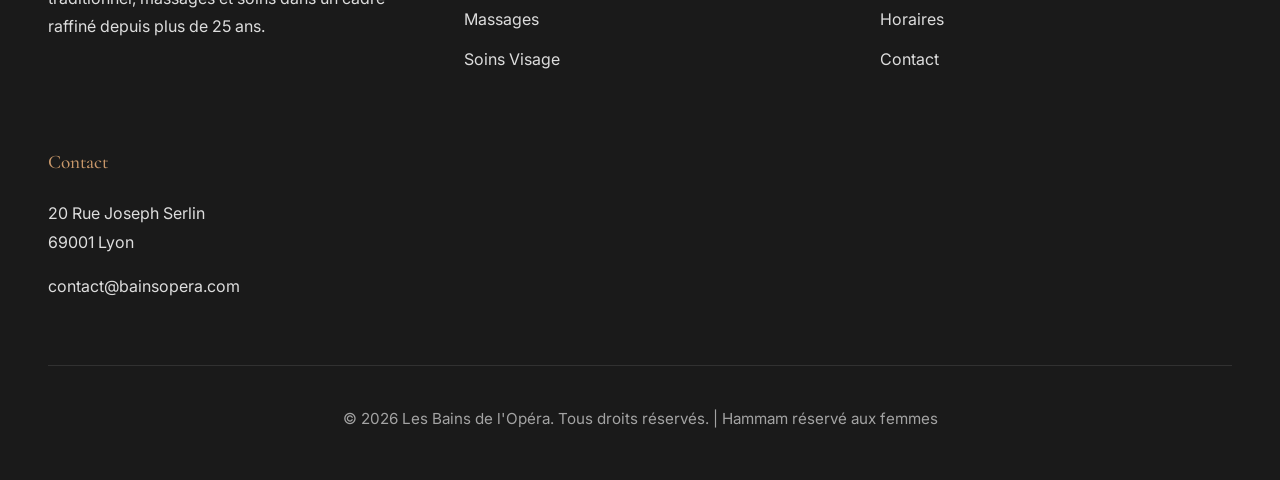
==== commit bd8da1c7: "Make website fully responsive with Bootstrap 5 - Integrate Bootstrap 5 CSS and JS in all HTML pages " ====
--- a/index.html
+++ b/index.html
@@ -5,6 +5,8 @@
     <meta name="viewport" content="width=device-width, initial-scale=1.0">
     <title>Les Bains de l'Opéra | Hammam & Spa à Lyon</title>
     <meta name="description" content="Le plus grand hammam traditionnel au cœur de Lyon. Découvrez nos soins, massages et escales bien-être dans un cadre raffiné.">
+    <!-- Bootstrap CSS -->
+    <link href="https://cdn.jsdelivr.net/npm/bootstrap@5.3.2/dist/css/bootstrap.min.css" rel="stylesheet">
     <link rel="stylesheet" href="styles.css">
     <style>
         /* Carousel Section */
@@ -125,26 +127,259 @@
             border-radius: 6px;
         }
 
-        @media (max-width: 768px) {
+        /* Responsive pour carousel et sections */
+        @media (max-width: 1024px) {
+            .carousel-container {
+                height: 60vh;
+                min-height: 450px;
+            }
+
+            .hero-content h1 {
+                font-size: 3rem;
+            }
+
+            .hero-content p {
+                font-size: 1.2rem;
+            }
+
+            .intro-section {
+                padding: 4rem 2rem;
+            }
+
+            .intro-content h2 {
+                font-size: 2.2rem;
+            }
+
+            .services-section {
+                padding: 4rem 2rem;
+            }
+
+            .services-grid {
+                grid-template-columns: repeat(auto-fit, minmax(250px, 1fr));
+                gap: 2.5rem;
+            }
+
+            .cta-section {
+                padding: 4rem 2rem;
+            }
+
+            .info-bar {
+                padding: 2.5rem 2rem;
+            }
+        }
+
+        @media (max-width: 767px) {
+            .carousel-container {
+                height: 50vh;
+                min-height: 400px;
+            }
+
             .carousel-btn {
-                font-size: 1.5rem;
-                padding: 0.7rem 1rem;
+                font-size: 1.3rem;
+                padding: 0.6rem 0.9rem;
             }
 
             .carousel-btn.prev {
-                left: 1rem;
+                left: 0.5rem;
             }
 
             .carousel-btn.next {
-                right: 1rem;
+                right: 0.5rem;
+            }
+
+            .hero-content {
+                padding: 1.5rem;
             }
 
             .hero-content h1 {
-                font-size: 2.5rem;
+                font-size: 2.2rem;
+                letter-spacing: 1px;
+                margin-bottom: 1rem;
             }
 
             .hero-content p {
+                font-size: 1rem;
+                margin-bottom: 1.5rem;
+            }
+
+            .hero-content .btn {
+                display: block;
+                margin: 0.5rem auto;
+                width: 90%;
+                max-width: 300px;
+            }
+
+            .carousel-indicators {
+                bottom: 1rem;
+            }
+
+            .indicator {
+                width: 10px;
+                height: 10px;
+            }
+
+            .indicator.active {
+                width: 24px;
+            }
+
+            /* Intro section mobile */
+            .intro-section {
+                padding: 3rem 1.5rem;
+            }
+
+            .intro-content h2 {
+                font-size: 1.9rem;
+                margin-bottom: 1.5rem;
+            }
+
+            .intro-content p {
+                font-size: 1rem;
+                line-height: 1.8;
+                margin-bottom: 1.2rem;
+            }
+
+            /* Services mobile */
+            .services-section {
+                padding: 3rem 1.5rem;
+            }
+
+            .services-grid {
+                grid-template-columns: 1fr;
+                gap: 2rem;
+            }
+
+            .service-card {
+                padding: 2rem 1.5rem;
+            }
+
+            .service-card h3 {
+                font-size: 1.4rem;
+            }
+
+            .service-card p {
+                font-size: 0.95rem;
+            }
+
+            .service-card .btn {
+                width: 100%;
+                padding: 0.85rem 2rem;
+            }
+
+            /* CTA section mobile */
+            .cta-section {
+                padding: 3rem 1.5rem;
+            }
+
+            .cta-section h2 {
+                font-size: 2rem;
+                margin-bottom: 1.2rem;
+            }
+
+            .cta-section p {
                 font-size: 1.1rem;
+                margin-bottom: 1.5rem;
+            }
+
+            .cta-section .btn-secondary {
+                width: 90%;
+                max-width: 300px;
+                padding: 1rem 2rem;
+            }
+
+            /* Info bar mobile */
+            .info-bar {
+                padding: 2.5rem 1.5rem;
+            }
+
+            .info-bar-content {
+                grid-template-columns: 1fr;
+                gap: 2rem;
+            }
+
+            .info-item h4 {
+                font-size: 1.1rem;
+                margin-bottom: 0.6rem;
+            }
+
+            .info-item p {
+                font-size: 0.9rem;
+            }
+        }
+
+        @media (max-width: 480px) {
+            .carousel-container {
+                height: 45vh;
+                min-height: 350px;
+            }
+
+            .carousel-btn {
+                font-size: 1.1rem;
+                padding: 0.5rem 0.7rem;
+            }
+
+            .hero-content h1 {
+                font-size: 1.8rem;
+            }
+
+            .hero-content p {
+                font-size: 0.95rem;
+            }
+
+            .intro-section {
+                padding: 2.5rem 1rem;
+            }
+
+            .intro-content h2 {
+                font-size: 1.7rem;
+            }
+
+            .intro-content p {
+                font-size: 0.95rem;
+            }
+
+            .services-section {
+                padding: 2.5rem 1rem;
+            }
+
+            .service-card {
+                padding: 1.8rem 1.2rem;
+            }
+
+            .cta-section {
+                padding: 2.5rem 1rem;
+            }
+
+            .cta-section h2 {
+                font-size: 1.8rem;
+            }
+
+            .cta-section p {
+                font-size: 1rem;
+            }
+
+            .info-bar {
+                padding: 2rem 1rem;
+            }
+        }
+
+        /* Landscape mobile */
+        @media (max-height: 500px) and (orientation: landscape) {
+            .carousel-container {
+                height: 85vh;
+            }
+
+            .hero-content h1 {
+                font-size: 2rem;
+                margin-bottom: 0.8rem;
+            }
+
+            .hero-content p {
+                font-size: 0.95rem;
+                margin-bottom: 1rem;
+            }
+
+            .carousel-btn {
+                padding: 0.5rem 0.8rem;
             }
         }
 
@@ -278,46 +513,49 @@
             line-height: 1.6;
         }
 
-        /* Responsive */
-        @media (max-width: 768px) {
-            .hero h1 {
-                font-size: 2.2rem;
-            }
-
-            .hero p {
-                font-size: 1rem;
-            }
-
-            .intro-content h2 {
-                font-size: 1.8rem;
-            }
-
-            .services-grid {
-                grid-template-columns: 1fr;
-            }
-        }
     </style>
 </head>
 <body>
     <header>
-        <nav>
-            <a href="index.html" class="logo">Les Bains de l'Opéra</a>
-            <ul class="nav-links">
-                <li><a href="index.html">Accueil</a></li>
-                <li><a href="hammam.html">Hammam</a></li>
-                <li><a href="massages.html">Massages</a></li>
-                <li><a href="soins.html">Soins Visage</a></li>
-                <li class="dropdown">
-                    <span class="dropdown-toggle">Nos Escales</span>
-                    <div class="dropdown-menu">
-                        <a href="nos-escales.html">Nos Escales</a>
-                        <a href="escales-spa.html">Nos Escales avec SPA</a>
-                        <a href="escales-enveloppement.html">Nos Escales avec Enveloppement</a>
-                    </div>
-                </li>
-                <li><a href="tarifs.html">Offres Spéciales</a></li>
-                <li><a href="infos.html">Infos Pratiques</a></li>
-            </ul>
+        <nav class="navbar navbar-expand-lg navbar-light bg-white sticky-top shadow-sm">
+            <div class="container-fluid px-lg-5">
+                <a class="navbar-brand logo" href="index.html">Les Bains de l'Opéra</a>
+                <button class="navbar-toggler" type="button" data-bs-toggle="collapse" data-bs-target="#navbarNav" aria-controls="navbarNav" aria-expanded="false" aria-label="Toggle navigation">
+                    <span class="navbar-toggler-icon"></span>
+                </button>
+                <div class="collapse navbar-collapse" id="navbarNav">
+                    <ul class="navbar-nav ms-auto">
+                        <li class="nav-item">
+                            <a class="nav-link" href="index.html">Accueil</a>
+                        </li>
+                        <li class="nav-item">
+                            <a class="nav-link" href="hammam.html">Hammam</a>
+                        </li>
+                        <li class="nav-item">
+                            <a class="nav-link" href="massages.html">Massages</a>
+                        </li>
+                        <li class="nav-item">
+                            <a class="nav-link" href="soins.html">Soins Visage</a>
+                        </li>
+                        <li class="nav-item dropdown">
+                            <a class="nav-link dropdown-toggle" href="#" id="navbarDropdown" role="button" data-bs-toggle="dropdown" aria-expanded="false">
+                                Nos Escales
+                            </a>
+                            <ul class="dropdown-menu" aria-labelledby="navbarDropdown">
+                                <li><a class="dropdown-item" href="nos-escales.html">Nos Escales</a></li>
+                                <li><a class="dropdown-item" href="escales-spa.html">Nos Escales avec SPA</a></li>
+                                <li><a class="dropdown-item" href="escales-enveloppement.html">Nos Escales avec Enveloppement</a></li>
+                            </ul>
+                        </li>
+                        <li class="nav-item">
+                            <a class="nav-link" href="tarifs.html">Offres Spéciales</a>
+                        </li>
+                        <li class="nav-item">
+                            <a class="nav-link" href="infos.html">Infos Pratiques</a>
+                        </li>
+                    </ul>
+                </div>
+            </div>
         </nav>
     </header>
 
@@ -443,38 +681,52 @@
     </script>
 
     <section class="intro-section">
-        <div class="intro-content">
-            <h2>Bienvenue aux Bains de l'Opéra</h2>
-            <p>Depuis 25 ans, Les Bains de l'Opéra est le plus grand hammam traditionnel en plein cœur de Lyon avec ses 500 m² dédiés au bien-être et à la beauté.</p>
-            <p>À 1 minute à pied de l'Hôtel de Ville et de l'Opéra, nous proposons hammam traditionnel, jacuzzi, massages, enveloppements, épilations, soins du visage et soins minceur. Le centre a été conçu pour un confort optimal avec sa salle de repos et son salon de thé.</p>
-            <p><strong>Découvrez la tradition du hammam oriental et offrez-vous une escale de bien-être au cœur de Lyon.</strong></p>
+        <div class="container">
+            <div class="row justify-content-center">
+                <div class="col-lg-10 col-xl-9 intro-content">
+                    <h2>Bienvenue aux Bains de l'Opéra</h2>
+                    <p>Depuis 25 ans, Les Bains de l'Opéra est le plus grand hammam traditionnel en plein cœur de Lyon avec ses 500 m² dédiés au bien-être et à la beauté.</p>
+                    <p>À 1 minute à pied de l'Hôtel de Ville et de l'Opéra, nous proposons hammam traditionnel, jacuzzi, massages, enveloppements, épilations, soins du visage et soins minceur. Le centre a été conçu pour un confort optimal avec sa salle de repos et son salon de thé.</p>
+                    <p><strong>Découvrez la tradition du hammam oriental et offrez-vous une escale de bien-être au cœur de Lyon.</strong></p>
+                </div>
+            </div>
         </div>
     </section>
 
     <section class="services-section">
-        <div class="services-grid">
-            <div class="service-card">
-                <h3>Hammam Traditionnel</h3>
-                <p>Découvrez la tradition orientale du hammam pour une relaxation optimale, un pur moment de détente pour le corps et l'esprit.</p>
-                <a href="hammam.html" class="btn">Découvrir</a>
-            </div>
-
-            <div class="service-card">
-                <h3>Nos Escales</h3>
-                <p>Vivez une expérience complète avec nos forfaits bien-être alliant hammam, gommage, massages et soins dans un cadre raffiné.</p>
-                <a href="nos-escales.html" class="btn">Découvrir</a>
-            </div>
-
-            <div class="service-card">
-                <h3>Massages</h3>
-                <p>Laissez-vous aller, notre équipe de professionnelles vous propose une large gamme de massages du monde pour votre détente.</p>
-                <a href="massages.html" class="btn">Découvrir</a>
-            </div>
-
-            <div class="service-card">
-                <h3>Soins Visage</h3>
-                <p>Des soins personnalisés et adaptés à votre type de peau pour révéler votre beauté naturelle dans un environnement apaisant.</p>
-                <a href="soins.html" class="btn">Découvrir</a>
+        <div class="container">
+            <div class="row g-4">
+                <div class="col-12 col-sm-6 col-lg-3">
+                    <div class="service-card h-100">
+                        <h3>Hammam Traditionnel</h3>
+                        <p>Découvrez la tradition orientale du hammam pour une relaxation optimale, un pur moment de détente pour le corps et l'esprit.</p>
+                        <a href="hammam.html" class="btn">Découvrir</a>
+                    </div>
+                </div>
+
+                <div class="col-12 col-sm-6 col-lg-3">
+                    <div class="service-card h-100">
+                        <h3>Nos Escales</h3>
+                        <p>Vivez une expérience complète avec nos forfaits bien-être alliant hammam, gommage, massages et soins dans un cadre raffiné.</p>
+                        <a href="nos-escales.html" class="btn">Découvrir</a>
+                    </div>
+                </div>
+
+                <div class="col-12 col-sm-6 col-lg-3">
+                    <div class="service-card h-100">
+                        <h3>Massages</h3>
+                        <p>Laissez-vous aller, notre équipe de professionnelles vous propose une large gamme de massages du monde pour votre détente.</p>
+                        <a href="massages.html" class="btn">Découvrir</a>
+                    </div>
+                </div>
+
+                <div class="col-12 col-sm-6 col-lg-3">
+                    <div class="service-card h-100">
+                        <h3>Soins Visage</h3>
+                        <p>Des soins personnalisés et adaptés à votre type de peau pour révéler votre beauté naturelle dans un environnement apaisant.</p>
+                        <a href="soins.html" class="btn">Découvrir</a>
+                    </div>
+                </div>
             </div>
         </div>
     </section>
@@ -486,30 +738,40 @@
     </section>
 
     <section class="info-bar">
-        <div class="info-bar-content">
-            <div class="info-item">
-                <h4>Adresse</h4>
-                <p>20 Rue Joseph Serlin<br>69001 Lyon</p>
-            </div>
-
-            <div class="info-item">
-                <h4>Horaires</h4>
-                <p>Mercredi : 11h - 21h<br>
-                Jeudi et Samedi : 11h - 19h<br>
-                Vendredi : 11h - 22h<br>
-                Fermé Dimanche - Mardi</p>
-            </div>
-
-            <div class="info-item">
-                <h4>Contact</h4>
-                <p>Réservation par mail<br>
-                contact@bainsopera.com</p>
-            </div>
-
-            <div class="info-item">
-                <h4>Information</h4>
-                <p>Hammam réservé aux femmes<br>
-                Cadre intimiste et raffiné</p>
+        <div class="container">
+            <div class="row g-4">
+                <div class="col-12 col-sm-6 col-lg-3">
+                    <div class="info-item">
+                        <h4>Adresse</h4>
+                        <p>20 Rue Joseph Serlin<br>69001 Lyon</p>
+                    </div>
+                </div>
+
+                <div class="col-12 col-sm-6 col-lg-3">
+                    <div class="info-item">
+                        <h4>Horaires</h4>
+                        <p>Mercredi : 11h - 21h<br>
+                        Jeudi et Samedi : 11h - 19h<br>
+                        Vendredi : 11h - 22h<br>
+                        Fermé Dimanche - Mardi</p>
+                    </div>
+                </div>
+
+                <div class="col-12 col-sm-6 col-lg-3">
+                    <div class="info-item">
+                        <h4>Contact</h4>
+                        <p>Réservation par mail<br>
+                        contact@bainsopera.com</p>
+                    </div>
+                </div>
+
+                <div class="col-12 col-sm-6 col-lg-3">
+                    <div class="info-item">
+                        <h4>Information</h4>
+                        <p>Hammam réservé aux femmes<br>
+                        Cadre intimiste et raffiné</p>
+                    </div>
+                </div>
             </div>
         </div>
     </section>
@@ -548,5 +810,8 @@
             <p>&copy; 2026 Les Bains de l'Opéra. Tous droits réservés. | Hammam réservé aux femmes</p>
         </div>
     </footer>
+
+    <!-- Bootstrap JS -->
+    <script src="https://cdn.jsdelivr.net/npm/bootstrap@5.3.2/dist/js/bootstrap.bundle.min.js"></script>
 </body>
 </html>
--- a/styles.css
+++ b/styles.css
@@ -1,14 +1,22 @@
-/* Variables CSS - Palette douce et légère */
+/* Import Google Fonts - Typographie moderne */
+@import url('https://fonts.googleapis.com/css2?family=Cormorant+Garamond:wght@300;400;500;600&family=Inter:wght@300;400;500;600&display=swap');
+
+/* Variables CSS - Palette premium */
 :root {
-    --primary: #D4915E;
-    --primary-light: #E8B896;
-    --accent: #C67D4E;
-    --dark: #2C2C2C;
-    --grey: #8B8B8B;
-    --light-grey: #F9F7F5;
+    --primary: #C9986A;
+    --primary-dark: #B5885E;
+    --primary-light: #E5D4C1;
+    --accent: #8B7355;
+    --dark: #1A1A1A;
+    --grey: #6B6B6B;
+    --light-grey: #F5F5F5;
     --white: #FFFFFF;
-    --beige: #FAF8F6;
-    --transition: all 0.3s ease;
+    --beige: #FAF8F5;
+    --gold: #D4AF37;
+    --shadow-sm: 0 2px 8px rgba(0, 0, 0, 0.08);
+    --shadow-md: 0 4px 16px rgba(0, 0, 0, 0.12);
+    --shadow-lg: 0 8px 32px rgba(0, 0, 0, 0.16);
+    --transition: all 0.4s cubic-bezier(0.4, 0, 0.2, 1);
 }
 
 /* Reset & Base */
@@ -20,14 +28,21 @@
 
 html {
     scroll-behavior: smooth;
+    font-size: 16px;
 }
 
 body {
-    font-family: 'Georgia', 'Times New Roman', serif;
+    font-family: 'Inter', -apple-system, BlinkMacSystemFont, 'Segoe UI', sans-serif;
     color: var(--dark);
-    line-height: 1.8;
-    font-size: 16px;
+    line-height: 1.7;
     background: var(--white);
+    overflow-x: hidden;
+}
+
+h1, h2, h3, h4, h5, h6 {
+    font-family: 'Cormorant Garamond', Georgia, serif;
+    font-weight: 400;
+    line-height: 1.3;
 }
 
 img {
@@ -39,242 +54,259 @@
 a {
     text-decoration: none;
     color: inherit;
-}
-
-/* Header & Navigation - Style minimaliste */
-header {
-    background: var(--white);
-    border-bottom: 1px solid #F0F0F0;
-    position: sticky;
-    top: 0;
-    z-index: 1000;
-}
-
-nav {
-    max-width: 1400px;
-    margin: 0 auto;
-    padding: 1.5rem 3rem;
-    display: flex;
-    justify-content: space-between;
-    align-items: center;
-}
-
-.logo {
-    font-size: 2rem;
-    font-weight: 400;
-    color: var(--primary);
-    letter-spacing: 0.5px;
-    font-family: 'Georgia', serif;
-}
-
-.nav-links {
-    display: flex;
-    list-style: none;
-    gap: 3rem;
-}
-
-.nav-links > li {
+    transition: var(--transition);
+}
+
+/* Header & Navigation - Bootstrap override */
+.navbar {
+    backdrop-filter: blur(10px);
+    border-bottom: 1px solid rgba(201, 152, 106, 0.1);
+    padding: 1rem 0;
+}
+
+.navbar-brand.logo {
+    font-size: 1.8rem;
+    font-weight: 500;
+    color: var(--primary) !important;
+    letter-spacing: 1px;
+    font-family: 'Cormorant Garamond', serif;
+    transition: var(--transition);
+}
+
+.navbar-brand.logo:hover {
+    color: var(--primary-dark) !important;
+}
+
+.navbar-toggler {
+    border-color: var(--primary);
+    padding: 0.5rem 0.75rem;
+}
+
+.navbar-toggler:focus {
+    box-shadow: 0 0 0 0.25rem rgba(201, 152, 106, 0.25);
+}
+
+.navbar-toggler-icon {
+    background-image: url("data:image/svg+xml,%3csvg xmlns='http://www.w3.org/2000/svg' viewBox='0 0 30 30'%3e%3cpath stroke='%23C9986A' stroke-linecap='round' stroke-miterlimit='10' stroke-width='2' d='M4 7h22M4 15h22M4 23h22'/%3e%3c/svg%3e");
+}
+
+.nav-link {
+    color: var(--dark) !important;
+    font-weight: 500;
+    font-size: 0.95rem;
+    letter-spacing: 0.3px;
     position: relative;
-}
-
-.nav-links > li::before {
-    display: none;
-}
-
-.nav-links a {
+    padding: 0.5rem 1rem !important;
+    transition: var(--transition);
+}
+
+.nav-link::after {
+    content: '';
+    position: absolute;
+    bottom: 0;
+    left: 1rem;
+    width: 0;
+    height: 2px;
+    background: var(--primary);
+    transition: width 0.3s ease;
+}
+
+.nav-link:hover::after {
+    width: calc(100% - 2rem);
+}
+
+.nav-link:hover {
+    color: var(--primary) !important;
+}
+
+/* Bootstrap Dropdown override */
+.dropdown-menu {
+    border: 1px solid rgba(201, 152, 106, 0.1);
+    box-shadow: var(--shadow-lg);
+    border-radius: 12px;
+    padding: 0.8rem 0;
+    margin-top: 0.5rem;
+}
+
+.dropdown-item {
     color: var(--dark);
-    font-weight: 400;
+    padding: 0.8rem 1.5rem;
     font-size: 0.95rem;
-    transition: var(--transition);
-    font-family: 'Helvetica Neue', Arial, sans-serif;
-}
-
-.nav-links a:hover {
-    color: var(--primary);
-}
-
-/* Dropdown menu */
-.dropdown {
-    position: relative;
-}
-
-.dropdown-toggle {
-    cursor: pointer;
-    display: flex;
-    align-items: center;
-    gap: 0.3rem;
+    transition: all 0.2s ease;
+}
+
+.dropdown-item:hover {
+    background: var(--beige);
+    color: var(--primary);
+    padding-left: 2rem;
 }
 
 .dropdown-toggle::after {
-    content: '▼';
-    font-size: 0.7rem;
-    transition: transform 0.3s ease;
-}
-
-.dropdown:hover .dropdown-toggle::after {
-    transform: rotate(180deg);
-}
-
-.dropdown-menu {
-    position: absolute;
-    top: 100%;
-    left: 0;
-    background: var(--white);
-    min-width: 280px;
-    box-shadow: 0 4px 12px rgba(0,0,0,0.15);
-    opacity: 0;
-    visibility: hidden;
-    transform: translateY(-10px);
-    transition: all 0.3s ease;
-    border-radius: 0 0 4px 4px;
-    padding: 0.5rem 0;
-    margin-top: 1.5rem;
-}
-
-.dropdown:hover .dropdown-menu {
-    opacity: 1;
-    visibility: visible;
-    transform: translateY(0);
-}
-
-.dropdown-menu a {
-    display: block;
-    padding: 0.8rem 1.5rem;
-    color: var(--dark);
-    transition: background 0.2s ease;
-    font-size: 0.9rem;
-}
-
-.dropdown-menu a:hover {
-    background: var(--beige);
-    color: var(--primary);
-}
-
-/* Hero Section - Plus léger */
-.hero {
-    position: relative;
-    height: 75vh;
-    min-height: 600px;
-    background: linear-gradient(rgba(0, 0, 0, 0.2), rgba(0, 0, 0, 0.2)),
-                url('images/hero.jpg') center/cover no-repeat;
-    display: flex;
-    align-items: center;
-    justify-content: center;
-    text-align: center;
-    color: var(--white);
-}
-
-.hero-content {
-    max-width: 900px;
-    padding: 2rem;
-}
-
-.hero h1 {
-    font-size: 4rem;
-    font-weight: 400;
-    margin-bottom: 1.5rem;
-    line-height: 1.2;
-    font-family: 'Georgia', serif;
-    letter-spacing: 1px;
-}
-
-.hero p {
-    font-size: 1.2rem;
-    margin-bottom: 2.5rem;
-    font-weight: 300;
-    opacity: 0.95;
-    font-family: 'Helvetica Neue', Arial, sans-serif;
-}
-
-/* Buttons - Style doux et arrondi */
+    margin-left: 0.5rem;
+    vertical-align: 0.15em;
+}
+
+/* Mobile navbar */
+@media (max-width: 991px) {
+    .navbar-collapse {
+        padding: 1rem 0;
+    }
+
+    .navbar-nav {
+        gap: 0.5rem;
+    }
+
+    .nav-link::after {
+        display: none;
+    }
+
+    .nav-link {
+        padding: 0.75rem 1rem !important;
+        border-radius: 8px;
+    }
+
+    .nav-link:hover {
+        background: var(--beige);
+    }
+
+    .dropdown-menu {
+        border: none;
+        box-shadow: none;
+        background: var(--light-grey);
+        margin-top: 0.5rem;
+        margin-left: 1rem;
+    }
+
+    .dropdown-item {
+        padding: 0.6rem 1rem;
+    }
+
+    .dropdown-item:hover {
+        padding-left: 1.5rem;
+    }
+}
+
+/* Buttons - Premium design */
 .btn {
     display: inline-block;
-    padding: 1rem 2.5rem;
+    padding: 1rem 2.8rem;
     background: var(--primary);
     color: var(--white);
-    font-weight: 400;
+    font-weight: 500;
     border-radius: 50px;
     transition: var(--transition);
     border: none;
     cursor: pointer;
     font-size: 1rem;
-    font-family: 'Helvetica Neue', Arial, sans-serif;
+    letter-spacing: 0.5px;
+    box-shadow: 0 4px 12px rgba(201, 152, 106, 0.3);
+    position: relative;
+    overflow: hidden;
+}
+
+.btn::before {
+    content: '';
+    position: absolute;
+    top: 50%;
+    left: 50%;
+    width: 0;
+    height: 0;
+    border-radius: 50%;
+    background: rgba(255, 255, 255, 0.2);
+    transform: translate(-50%, -50%);
+    transition: width 0.6s, height 0.6s;
+}
+
+.btn:hover::before {
+    width: 300px;
+    height: 300px;
 }
 
 .btn:hover {
-    background: var(--accent);
-    transform: translateY(-1px);
+    background: var(--primary-dark);
+    transform: translateY(-2px);
+    box-shadow: 0 6px 20px rgba(201, 152, 106, 0.4);
 }
 
 .btn-secondary {
-    background: var(--white);
+    background: transparent;
     color: var(--dark);
+    border: 2px solid var(--primary);
+    box-shadow: none;
 }
 
 .btn-secondary:hover {
-    background: var(--beige);
-}
-
-/* Container - Plus d'espace */
+    background: var(--primary);
+    color: var(--white);
+}
+
+/* Container */
 .container {
     max-width: 1200px;
     margin: 0 auto;
-    padding: 5rem 3rem;
+    padding: 6rem 3rem;
 }
 
 /* Section Titles - Typographie élégante */
 .section-title {
     text-align: center;
-    margin-bottom: 4rem;
+    margin-bottom: 4.5rem;
 }
 
 .section-title h2 {
-    font-size: 2.8rem;
-    color: var(--primary);
-    margin-bottom: 1rem;
-    font-weight: 400;
-    font-family: 'Georgia', serif;
-    letter-spacing: 0.5px;
+    font-size: 3.2rem;
+    color: var(--primary);
+    margin-bottom: 1.2rem;
+    font-weight: 400;
+    letter-spacing: 1px;
 }
 
 .section-title p {
-    font-size: 1.1rem;
+    font-size: 1.15rem;
     color: var(--grey);
     max-width: 700px;
     margin: 0 auto;
-    font-weight: 300;
+    font-weight: 400;
+    line-height: 1.8;
 }
 
 /* Grid Layouts */
 .grid {
     display: grid;
-    grid-template-columns: repeat(auto-fit, minmax(320px, 1fr));
-    gap: 2.5rem;
+    grid-template-columns: repeat(auto-fit, minmax(340px, 1fr));
+    gap: 3rem;
 }
 
 .grid-2 {
-    grid-template-columns: repeat(auto-fit, minmax(450px, 1fr));
-    gap: 3rem;
-}
-
-/* Cards - Design minimaliste sans ombres lourdes */
+    grid-template-columns: repeat(auto-fit, minmax(480px, 1fr));
+    gap: 4rem;
+}
+
+/* Cards - Design moderne avec effet glassmorphism */
 .card {
     background: var(--white);
-    border-radius: 8px;
+    border-radius: 16px;
     overflow: hidden;
     transition: var(--transition);
-    border: 1px solid #F0F0F0;
+    box-shadow: var(--shadow-sm);
+    border: 1px solid rgba(0, 0, 0, 0.05);
 }
 
 .card:hover {
-    transform: translateY(-5px);
+    transform: translateY(-8px);
+    box-shadow: var(--shadow-lg);
     border-color: var(--primary-light);
 }
 
 .card-img {
     width: 100%;
-    height: 280px;
+    height: 300px;
     object-fit: cover;
+    transition: transform 0.6s ease;
+}
+
+.card:hover .card-img {
+    transform: scale(1.05);
 }
 
 .card-content {
@@ -283,48 +315,62 @@
 
 .card-content h3 {
     color: var(--primary);
-    font-size: 1.6rem;
-    margin-bottom: 1rem;
-    font-weight: 400;
-    font-family: 'Georgia', serif;
+    font-size: 1.8rem;
+    margin-bottom: 1.2rem;
+    font-weight: 500;
 }
 
 .card-content p {
     color: var(--grey);
     line-height: 1.8;
-    font-weight: 300;
-}
-
-/* Service Card - Simple et aéré */
+    font-weight: 400;
+}
+
+/* Service Card */
 .service-card {
-    padding: 2rem 0;
+    padding: 2.5rem;
+    text-align: center;
+    transition: var(--transition);
+    border-radius: 12px;
+}
+
+.service-card:hover {
+    background: var(--beige);
 }
 
 .service-card h3 {
     color: var(--dark);
-    font-size: 1.3rem;
-    margin-bottom: 0.8rem;
+    font-size: 1.5rem;
+    margin-bottom: 1rem;
     font-weight: 500;
 }
 
 .service-card p {
     color: var(--grey);
-    font-weight: 300;
-}
-
-/* Price List - Style épuré */
+    font-weight: 400;
+    line-height: 1.7;
+}
+
+/* Price List - Design premium */
 .price-list {
-    background: var(--beige);
-    border-radius: 8px;
-    padding: 2.5rem;
+    background: linear-gradient(135deg, var(--beige) 0%, var(--white) 100%);
+    border-radius: 16px;
+    padding: 3rem;
+    box-shadow: var(--shadow-md);
 }
 
 .price-item {
     display: flex;
     justify-content: space-between;
     align-items: center;
-    padding: 1.8rem 0;
-    border-bottom: 1px solid rgba(0,0,0,0.05);
+    padding: 2rem 0;
+    border-bottom: 1px solid rgba(201, 152, 106, 0.15);
+    transition: var(--transition);
+}
+
+.price-item:hover {
+    padding-left: 1rem;
+    border-left: 3px solid var(--primary);
 }
 
 .price-item:last-child {
@@ -333,73 +379,97 @@
 
 .price-item h4 {
     color: var(--dark);
-    font-size: 1.2rem;
-    margin-bottom: 0.4rem;
+    font-size: 1.3rem;
+    margin-bottom: 0.5rem;
     font-weight: 500;
 }
 
 .price-item p {
     color: var(--grey);
     font-size: 0.95rem;
-    font-weight: 300;
+    font-weight: 400;
 }
 
 .price {
-    font-size: 1.5rem;
-    font-weight: 500;
+    font-size: 1.8rem;
+    font-weight: 600;
     color: var(--primary);
     white-space: nowrap;
     margin-left: 2rem;
-}
-
-/* Features Section - Fond très léger */
+    font-family: 'Cormorant Garamond', serif;
+}
+
+/* Features Section */
 .features {
-    background: var(--beige);
-    padding: 5rem 0;
+    background: linear-gradient(180deg, var(--white) 0%, var(--beige) 100%);
+    padding: 6rem 0;
 }
 
 .feature-box {
     text-align: center;
-    padding: 2rem;
+    padding: 2.5rem;
+    transition: var(--transition);
+    border-radius: 12px;
+}
+
+.feature-box:hover {
+    background: var(--white);
+    box-shadow: var(--shadow-md);
 }
 
 .feature-icon {
-    width: 70px;
-    height: 70px;
-    background: transparent;
-    color: var(--primary);
-    border: 2px solid var(--primary);
+    width: 80px;
+    height: 80px;
+    background: linear-gradient(135deg, var(--primary) 0%, var(--accent) 100%);
+    color: white;
     border-radius: 50%;
     display: flex;
     align-items: center;
     justify-content: center;
-    font-size: 1.8rem;
+    font-size: 2rem;
     margin: 0 auto 1.5rem;
+    box-shadow: 0 4px 12px rgba(201, 152, 106, 0.3);
 }
 
 .feature-box h3 {
     color: var(--dark);
-    margin-bottom: 0.8rem;
-    font-weight: 500;
-    font-size: 1.2rem;
+    margin-bottom: 1rem;
+    font-weight: 500;
+    font-size: 1.3rem;
 }
 
 .feature-box p {
     color: var(--grey);
-    font-weight: 300;
-}
-
-/* Info Section - Style doux */
+    font-weight: 400;
+    line-height: 1.7;
+}
+
+/* Info Section */
 .info-section {
-    background: var(--primary);
+    background: linear-gradient(135deg, var(--primary) 0%, var(--accent) 100%);
     color: var(--white);
-    padding: 4rem 0;
+    padding: 5rem 0;
+    position: relative;
+    overflow: hidden;
+}
+
+.info-section::before {
+    content: '';
+    position: absolute;
+    top: 0;
+    left: 0;
+    width: 100%;
+    height: 100%;
+    background: url('data:image/svg+xml,<svg width="100" height="100" xmlns="http://www.w3.org/2000/svg"><circle cx="50" cy="50" r="40" fill="rgba(255,255,255,0.03)"/></svg>');
+    opacity: 0.3;
 }
 
 .info-grid {
     display: grid;
-    grid-template-columns: repeat(auto-fit, minmax(250px, 1fr));
+    grid-template-columns: repeat(auto-fit, minmax(280px, 1fr));
     gap: 3rem;
+    position: relative;
+    z-index: 1;
 }
 
 .info-box {
@@ -408,152 +478,225 @@
 
 .info-box h3 {
     color: var(--white);
-    margin-bottom: 0.8rem;
-    font-weight: 500;
-    font-size: 1.2rem;
+    margin-bottom: 1rem;
+    font-weight: 500;
+    font-size: 1.4rem;
 }
 
 .info-box p {
-    font-weight: 300;
-}
-
-/* Page Header - Plus léger */
+    font-weight: 400;
+    opacity: 0.95;
+}
+
+/* Page Header */
 .page-header {
-    background: var(--beige);
+    background: linear-gradient(135deg, var(--beige) 0%, var(--primary-light) 100%);
     color: var(--dark);
-    padding: 5rem 3rem;
+    padding: 6rem 3rem;
     text-align: center;
+    position: relative;
 }
 
 .page-header h1 {
-    font-size: 3.5rem;
-    margin-bottom: 1rem;
-    font-weight: 400;
-    color: var(--primary);
-    font-family: 'Georgia', serif;
+    font-size: 4rem;
+    margin-bottom: 1.2rem;
+    font-weight: 400;
+    color: var(--primary);
+    letter-spacing: 1px;
 }
 
 .page-header p {
-    font-size: 1.2rem;
+    font-size: 1.3rem;
     color: var(--grey);
-    font-weight: 300;
+    font-weight: 400;
 }
 
 /* Content Sections */
 .content-section {
-    margin-bottom: 4rem;
+    margin-bottom: 5rem;
 }
 
 .content-section h2 {
     color: var(--primary);
-    font-size: 2.2rem;
-    margin-bottom: 1.5rem;
-    font-weight: 400;
-    font-family: 'Georgia', serif;
+    font-size: 2.5rem;
+    margin-bottom: 1.8rem;
+    font-weight: 400;
 }
 
 .content-section h3 {
     color: var(--dark);
-    font-size: 1.5rem;
-    margin-bottom: 1rem;
+    font-size: 1.8rem;
+    margin-bottom: 1.2rem;
     font-weight: 500;
 }
 
 .content-section p {
     color: var(--grey);
     line-height: 1.9;
-    margin-bottom: 1rem;
-    font-weight: 300;
-}
-
-/* Footer - Minimaliste */
+    margin-bottom: 1.2rem;
+    font-weight: 400;
+    font-size: 1.05rem;
+}
+
+/* Footer - Design moderne */
 footer {
     background: var(--dark);
     color: var(--white);
-    padding: 4rem 3rem 2rem;
+    padding: 5rem 3rem 2rem;
+    position: relative;
 }
 
 .footer-content {
     max-width: 1200px;
     margin: 0 auto;
     display: grid;
-    grid-template-columns: repeat(auto-fit, minmax(250px, 1fr));
-    gap: 3rem;
+    grid-template-columns: repeat(auto-fit, minmax(280px, 1fr));
+    gap: 4rem;
     margin-bottom: 3rem;
 }
 
 .footer-section h3 {
     color: var(--primary);
-    margin-bottom: 1.2rem;
-    font-weight: 500;
-    font-size: 1.1rem;
+    margin-bottom: 1.5rem;
+    font-weight: 500;
+    font-size: 1.2rem;
 }
 
 .footer-section p {
-    font-weight: 300;
-    opacity: 0.8;
+    font-weight: 400;
+    opacity: 0.85;
+    line-height: 1.8;
 }
 
 .footer-section a {
     display: block;
-    color: rgba(255,255,255,0.8);
-    margin-bottom: 0.7rem;
-    transition: var(--transition);
-    font-weight: 300;
+    color: rgba(255,255,255,0.85);
+    margin-bottom: 0.8rem;
+    transition: var(--transition);
+    font-weight: 400;
 }
 
 .footer-section a:hover {
     color: var(--primary);
+    padding-left: 0.5rem;
 }
 
 .footer-bottom {
     text-align: center;
-    padding-top: 2rem;
+    padding-top: 2.5rem;
     border-top: 1px solid rgba(255,255,255,0.1);
     color: rgba(255,255,255,0.6);
-    font-weight: 300;
-}
-
-/* Responsive */
-@media (max-width: 768px) {
-    .hero h1 {
+    font-weight: 400;
+    font-size: 0.95rem;
+}
+
+/* Animations */
+@keyframes fadeInUp {
+    from {
+        opacity: 0;
+        transform: translateY(30px);
+    }
+    to {
+        opacity: 1;
+        transform: translateY(0);
+    }
+}
+
+.fade-in-up {
+    animation: fadeInUp 0.8s ease-out;
+}
+
+/* Responsive Design - Media Queries simplifiées (Bootstrap gère le reste) */
+
+/* Tablette et mobile - Ajustements typographiques */
+@media (max-width: 991px) {
+    html {
+        font-size: 15px;
+    }
+
+    .section-title h2 {
         font-size: 2.5rem;
     }
 
-    .hero p {
-        font-size: 1rem;
-    }
-
-    nav {
-        flex-direction: column;
-        gap: 1.5rem;
-        padding: 1.5rem 2rem;
-    }
-
-    .nav-links {
-        gap: 1.5rem;
-        flex-wrap: wrap;
-        justify-content: center;
-    }
-
-    .container {
-        padding: 3rem 2rem;
-    }
-
-    .grid, .grid-2 {
-        grid-template-columns: 1fr;
+    .page-header h1 {
+        font-size: 3rem;
+    }
+
+    .page-header {
+        padding: 4rem 2rem;
+    }
+}
+
+/* Mobile */
+@media (max-width: 767px) {
+    html {
+        font-size: 14px;
     }
 
     .section-title h2 {
         font-size: 2rem;
     }
 
+    .section-title p {
+        font-size: 1rem;
+    }
+
+    .page-header {
+        padding: 3rem 1.5rem;
+    }
+
     .page-header h1 {
         font-size: 2.2rem;
     }
 
-    .logo {
-        font-size: 1.6rem;
+    .page-header p {
+        font-size: 1.1rem;
+    }
+
+    .card-img {
+        height: 220px;
+    }
+
+    .price-item {
+        flex-direction: column;
+        align-items: flex-start;
+        gap: 0.8rem;
+    }
+
+    .price {
+        margin-left: 0;
+    }
+
+    .btn {
+        width: 100%;
+        text-align: center;
+    }
+
+    .content-section h2 {
+        font-size: 2rem;
+    }
+
+    .content-section h3 {
+        font-size: 1.5rem;
+    }
+}
+
+/* Très petit mobile */
+@media (max-width: 480px) {
+    html {
+        font-size: 13px;
+    }
+
+    .section-title h2 {
+        font-size: 1.8rem;
+    }
+
+    .page-header h1 {
+        font-size: 1.9rem;
+    }
+
+    .card-content {
+        padding: 1.5rem;
     }
 }
 
@@ -569,7 +712,7 @@
 .mb-2 { margin-bottom: 2rem; }
 .mb-3 { margin-bottom: 3rem; }
 
-/* Listes à puces pour le contenu */
+/* Listes */
 ul {
     list-style: none;
     padding-left: 0;
@@ -577,16 +720,26 @@
 
 li {
     position: relative;
-    padding-left: 1.5rem;
-    margin-bottom: 0.8rem;
+    padding-left: 2rem;
+    margin-bottom: 1rem;
     color: var(--grey);
-    font-weight: 300;
+    font-weight: 400;
 }
 
 li::before {
-    content: "•";
+    content: "✦";
     position: absolute;
     left: 0;
     color: var(--primary);
-    font-weight: bold;
-}
+    font-size: 0.8rem;
+}
+
+/* Scroll animations */
+[data-aos] {
+    opacity: 0;
+    transition: opacity 0.6s ease, transform 0.6s ease;
+}
+
+[data-aos].aos-animate {
+    opacity: 1;
+}
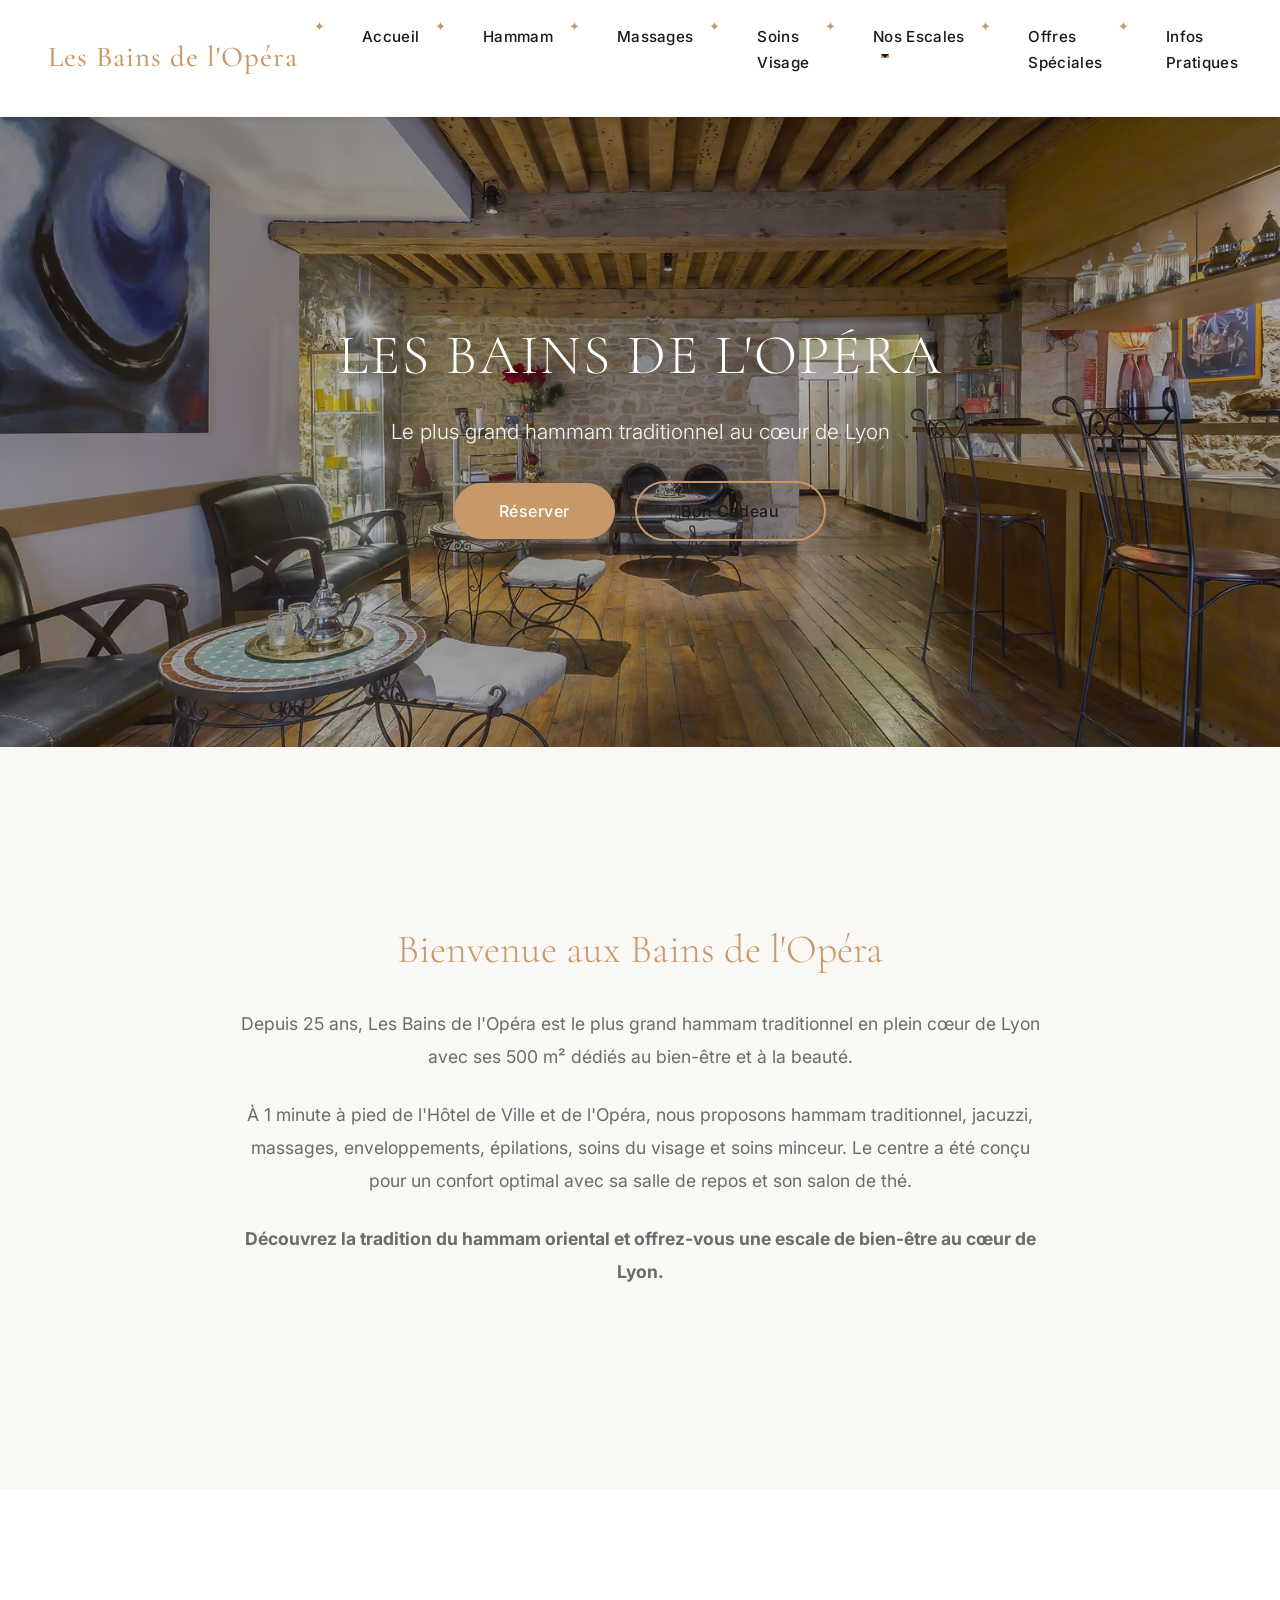
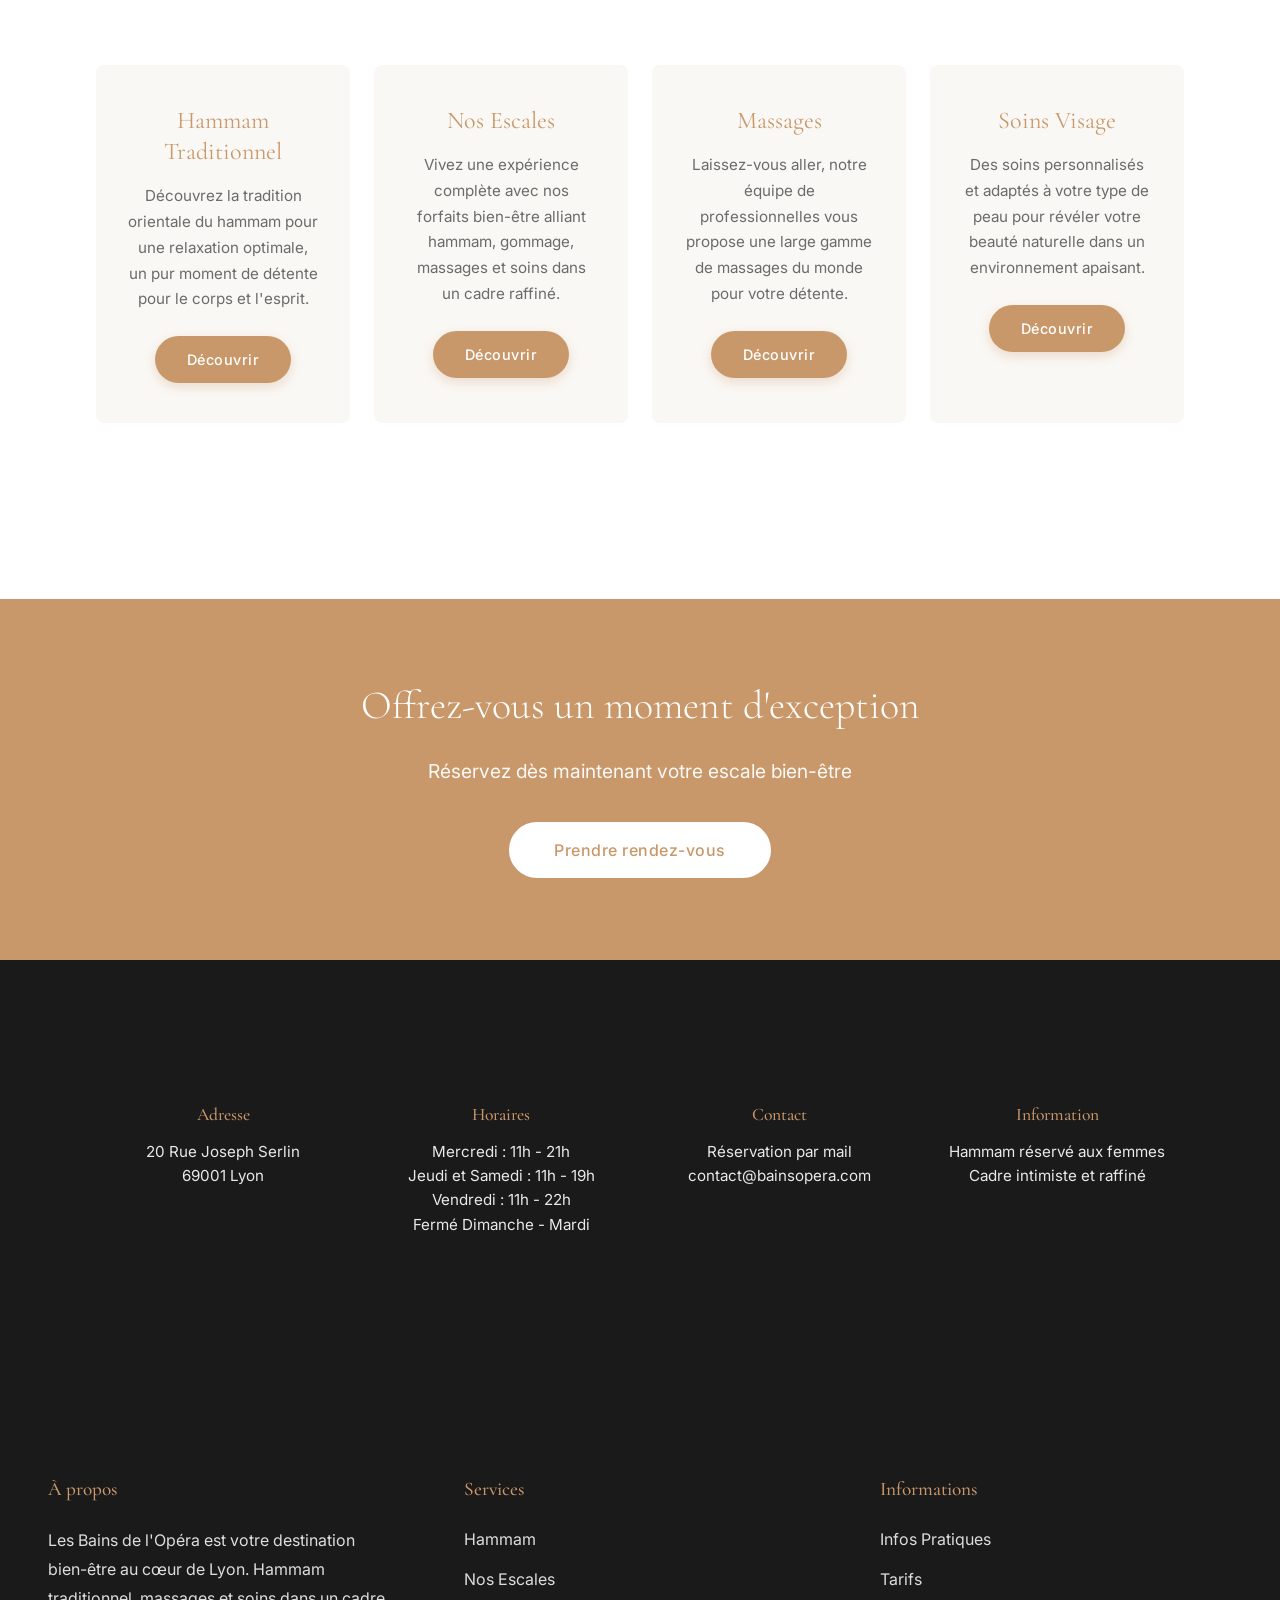
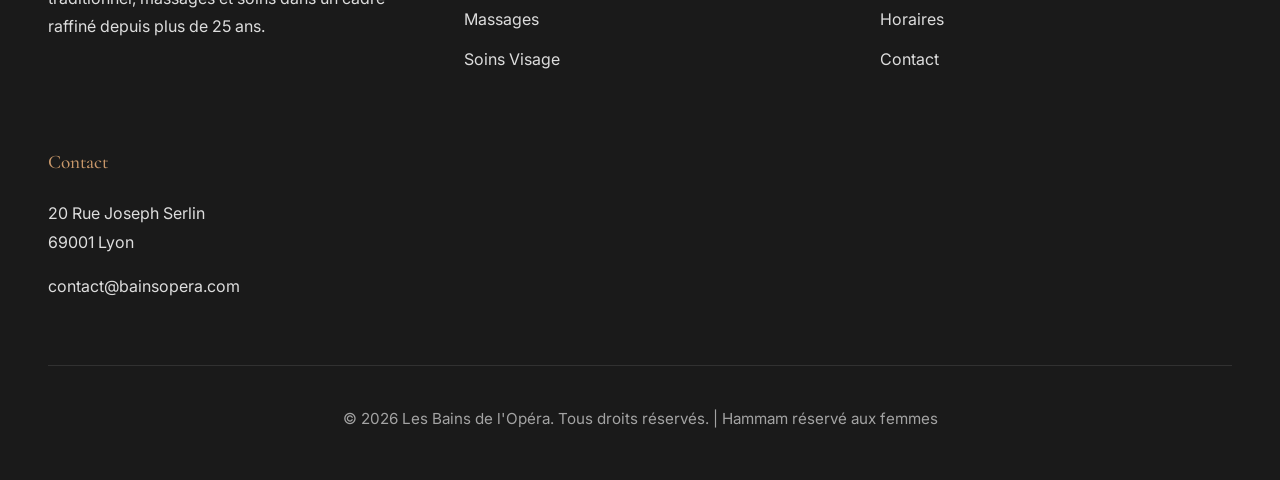
==== commit eae6b6d8: "Add complete CMS system for easy content management Major features: - Full CMS interface (admin-cont" ====
--- a/index.html
+++ b/index.html
@@ -559,7 +559,9 @@
         </nav>
     </header>
 
+    <!-- Le carousel sera chargé dynamiquement par content-loader.js -->
     <section class="carousel-container">
+        <!-- Contenu de secours pendant le chargement -->
         <div class="carousel-slide active" style="background-image: url('images/accueil.avif');">
             <div class="hero-content">
                 <h1>LES BAINS DE L'OPÉRA</h1>
@@ -568,117 +570,7 @@
                 <a href="infos.html" class="btn btn-secondary">Bon Cadeau</a>
             </div>
         </div>
-        <div class="carousel-slide" style="background-image: url('images/massage2.avif');">
-            <div class="hero-content">
-                <h1>MASSAGES & SOINS</h1>
-                <p>Découvrez nos rituels de bien-être</p>
-                <a href="massages.html" class="btn">Nos Massages</a>
-            </div>
-        </div>
-        <div class="carousel-slide" style="background-image: url('images/lavabo2.avif');">
-            <div class="hero-content">
-                <h1>UN LIEU D'EXCEPTION</h1>
-                <p>Au cœur du premier arrondissement de Lyon</p>
-                <a href="infos.html" class="btn">En savoir plus</a>
-            </div>
-        </div>
-        <div class="carousel-slide" style="background-image: url('images/lavabo.avif');">
-            <div class="hero-content">
-                <h1>HAMMAM TRADITIONNEL</h1>
-                <p>Réservé aux femmes - Un espace de détente unique</p>
-                <a href="hammam.html" class="btn">Découvrir</a>
-            </div>
-        </div>
-
-        <button class="carousel-btn prev" onclick="changeSlide(-1)">‹</button>
-        <button class="carousel-btn next" onclick="changeSlide(1)">›</button>
-
-        <div class="carousel-indicators">
-            <button class="indicator active" onclick="goToSlide(0)"></button>
-            <button class="indicator" onclick="goToSlide(1)"></button>
-            <button class="indicator" onclick="goToSlide(2)"></button>
-            <button class="indicator" onclick="goToSlide(3)"></button>
-        </div>
     </section>
-
-    <script>
-        let currentSlide = 0;
-        const slides = document.querySelectorAll('.carousel-slide');
-        const indicators = document.querySelectorAll('.indicator');
-        let autoplayInterval;
-
-        function showSlide(index) {
-            slides.forEach(slide => slide.classList.remove('active'));
-            indicators.forEach(indicator => indicator.classList.remove('active'));
-
-            if (index >= slides.length) {
-                currentSlide = 0;
-            } else if (index < 0) {
-                currentSlide = slides.length - 1;
-            } else {
-                currentSlide = index;
-            }
-
-            slides[currentSlide].classList.add('active');
-            indicators[currentSlide].classList.add('active');
-        }
-
-        function changeSlide(direction) {
-            showSlide(currentSlide + direction);
-            resetAutoplay();
-        }
-
-        function goToSlide(index) {
-            showSlide(index);
-            resetAutoplay();
-        }
-
-        function autoplay() {
-            autoplayInterval = setInterval(() => {
-                changeSlide(1);
-            }, 5000);
-        }
-
-        function resetAutoplay() {
-            clearInterval(autoplayInterval);
-            autoplay();
-        }
-
-        // Démarrer l'autoplay au chargement
-        autoplay();
-
-        // Pause sur hover
-        const carouselContainer = document.querySelector('.carousel-container');
-        carouselContainer.addEventListener('mouseenter', () => {
-            clearInterval(autoplayInterval);
-        });
-
-        carouselContainer.addEventListener('mouseleave', () => {
-            autoplay();
-        });
-
-        // Support tactile pour mobile
-        let touchStartX = 0;
-        let touchEndX = 0;
-
-        carouselContainer.addEventListener('touchstart', e => {
-            touchStartX = e.changedTouches[0].screenX;
-        });
-
-        carouselContainer.addEventListener('touchend', e => {
-            touchEndX = e.changedTouches[0].screenX;
-            handleSwipe();
-        });
-
-        function handleSwipe() {
-            if (touchEndX < touchStartX - 50) {
-                changeSlide(1);
-            }
-            if (touchEndX > touchStartX + 50) {
-                changeSlide(-1);
-            }
-        }
-    </script>
 
     <section class="intro-section">
         <div class="container">
@@ -813,5 +705,7 @@
 
     <!-- Bootstrap JS -->
     <script src="https://cdn.jsdelivr.net/npm/bootstrap@5.3.2/dist/js/bootstrap.bundle.min.js"></script>
+    <!-- Content Loader - Charge le contenu dynamique -->
+    <script src="content-loader.js"></script>
 </body>
 </html>
